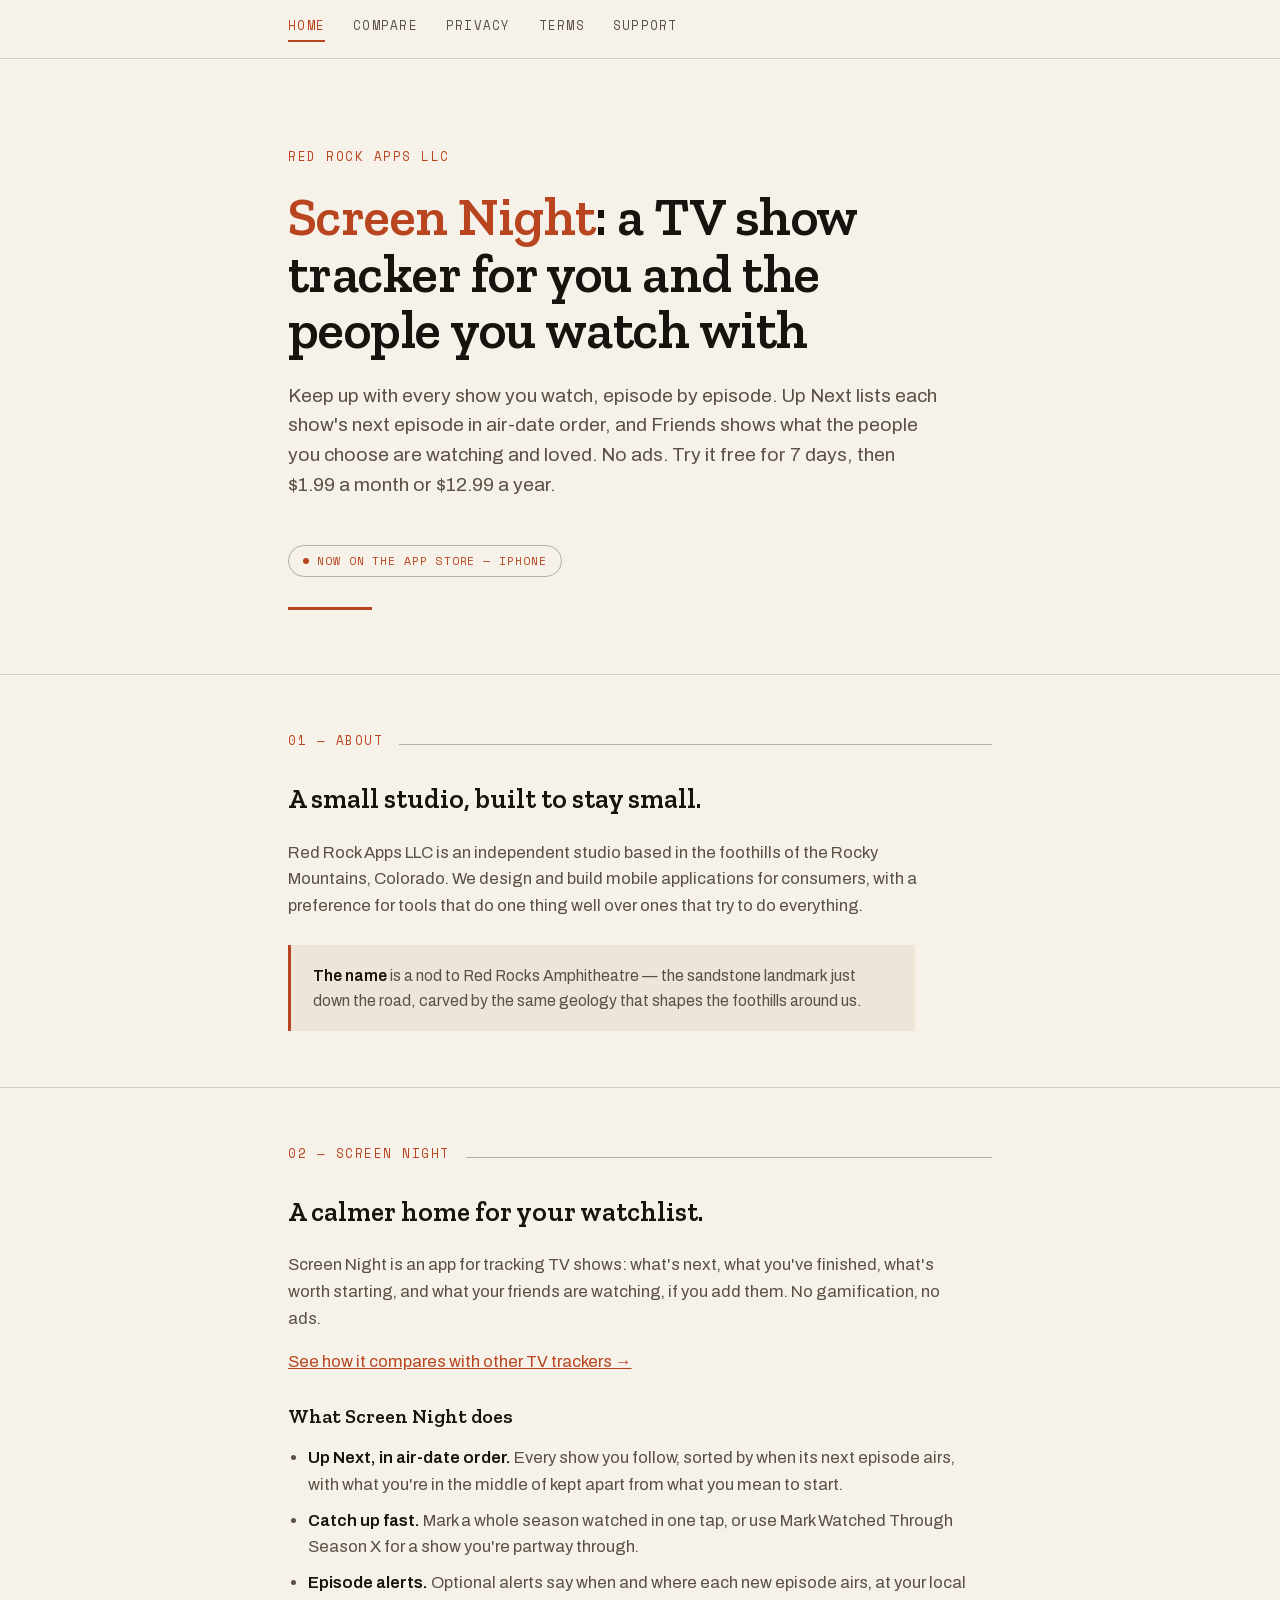
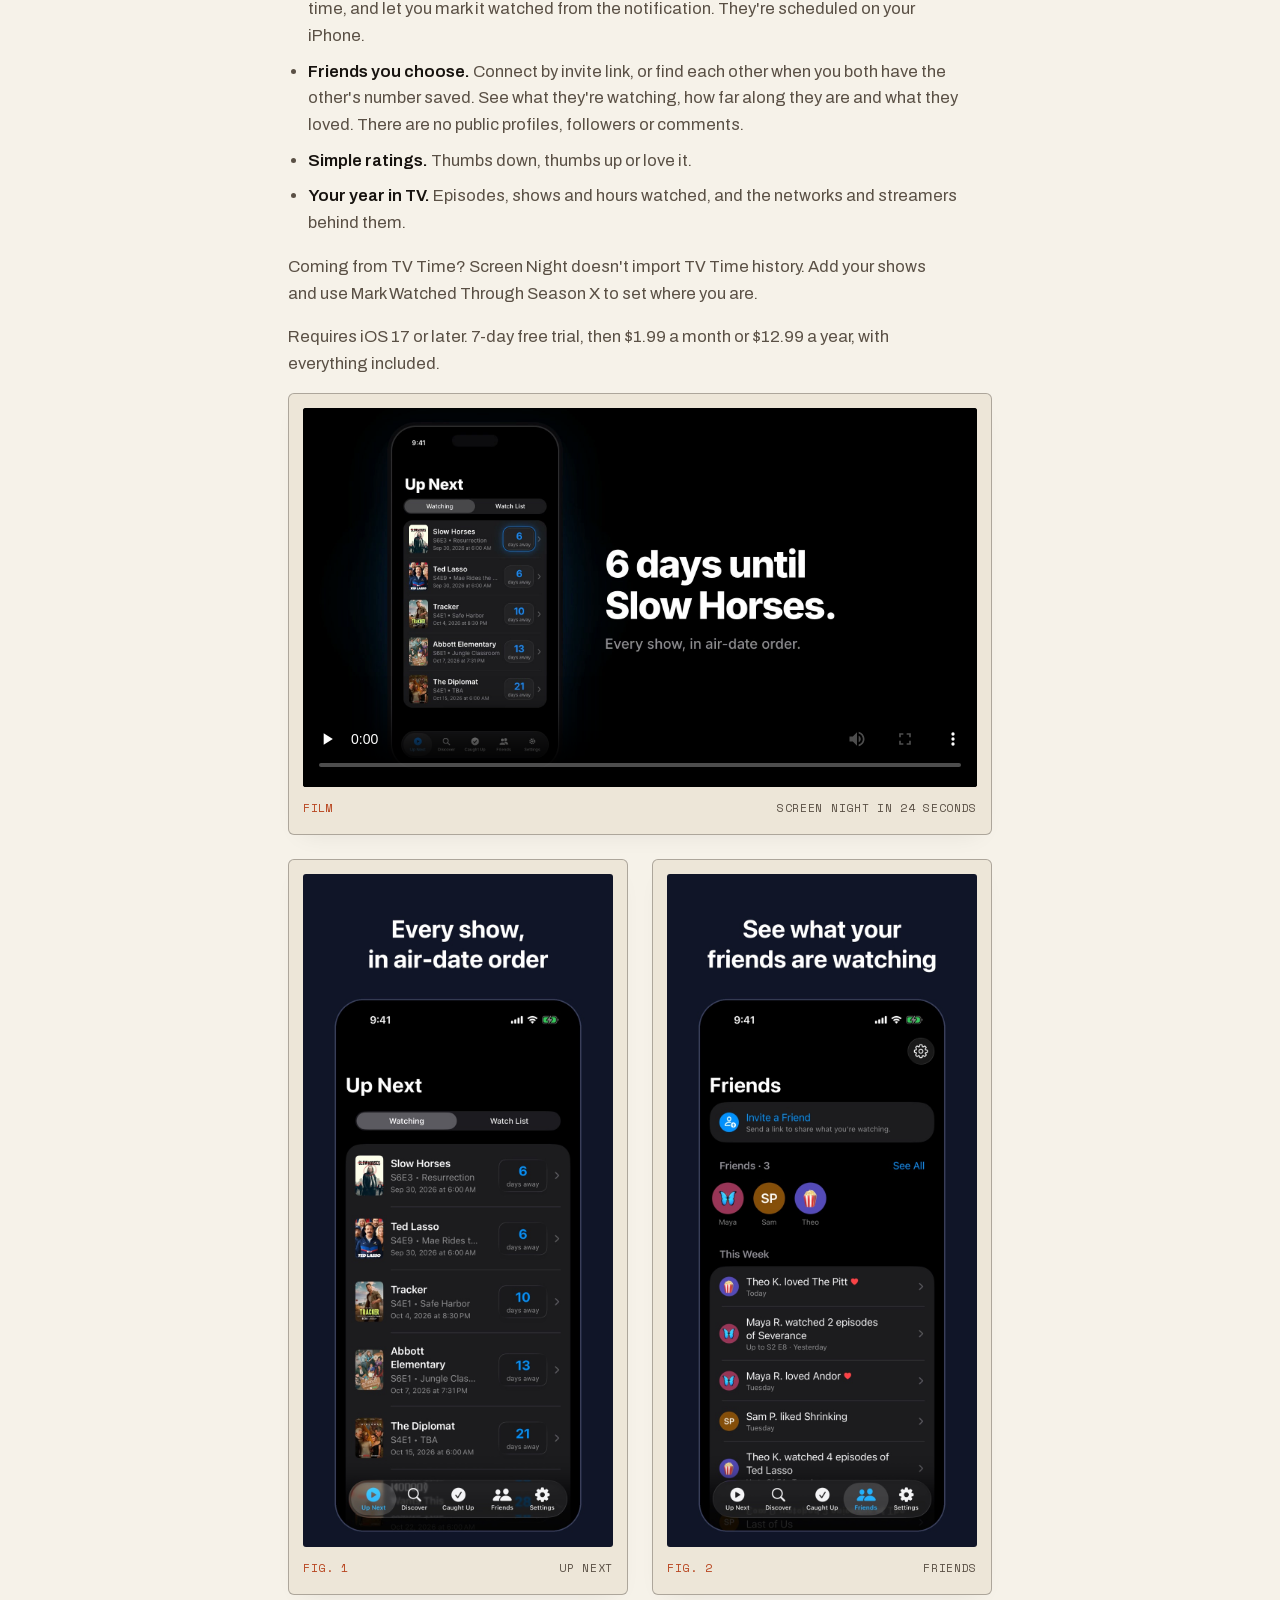
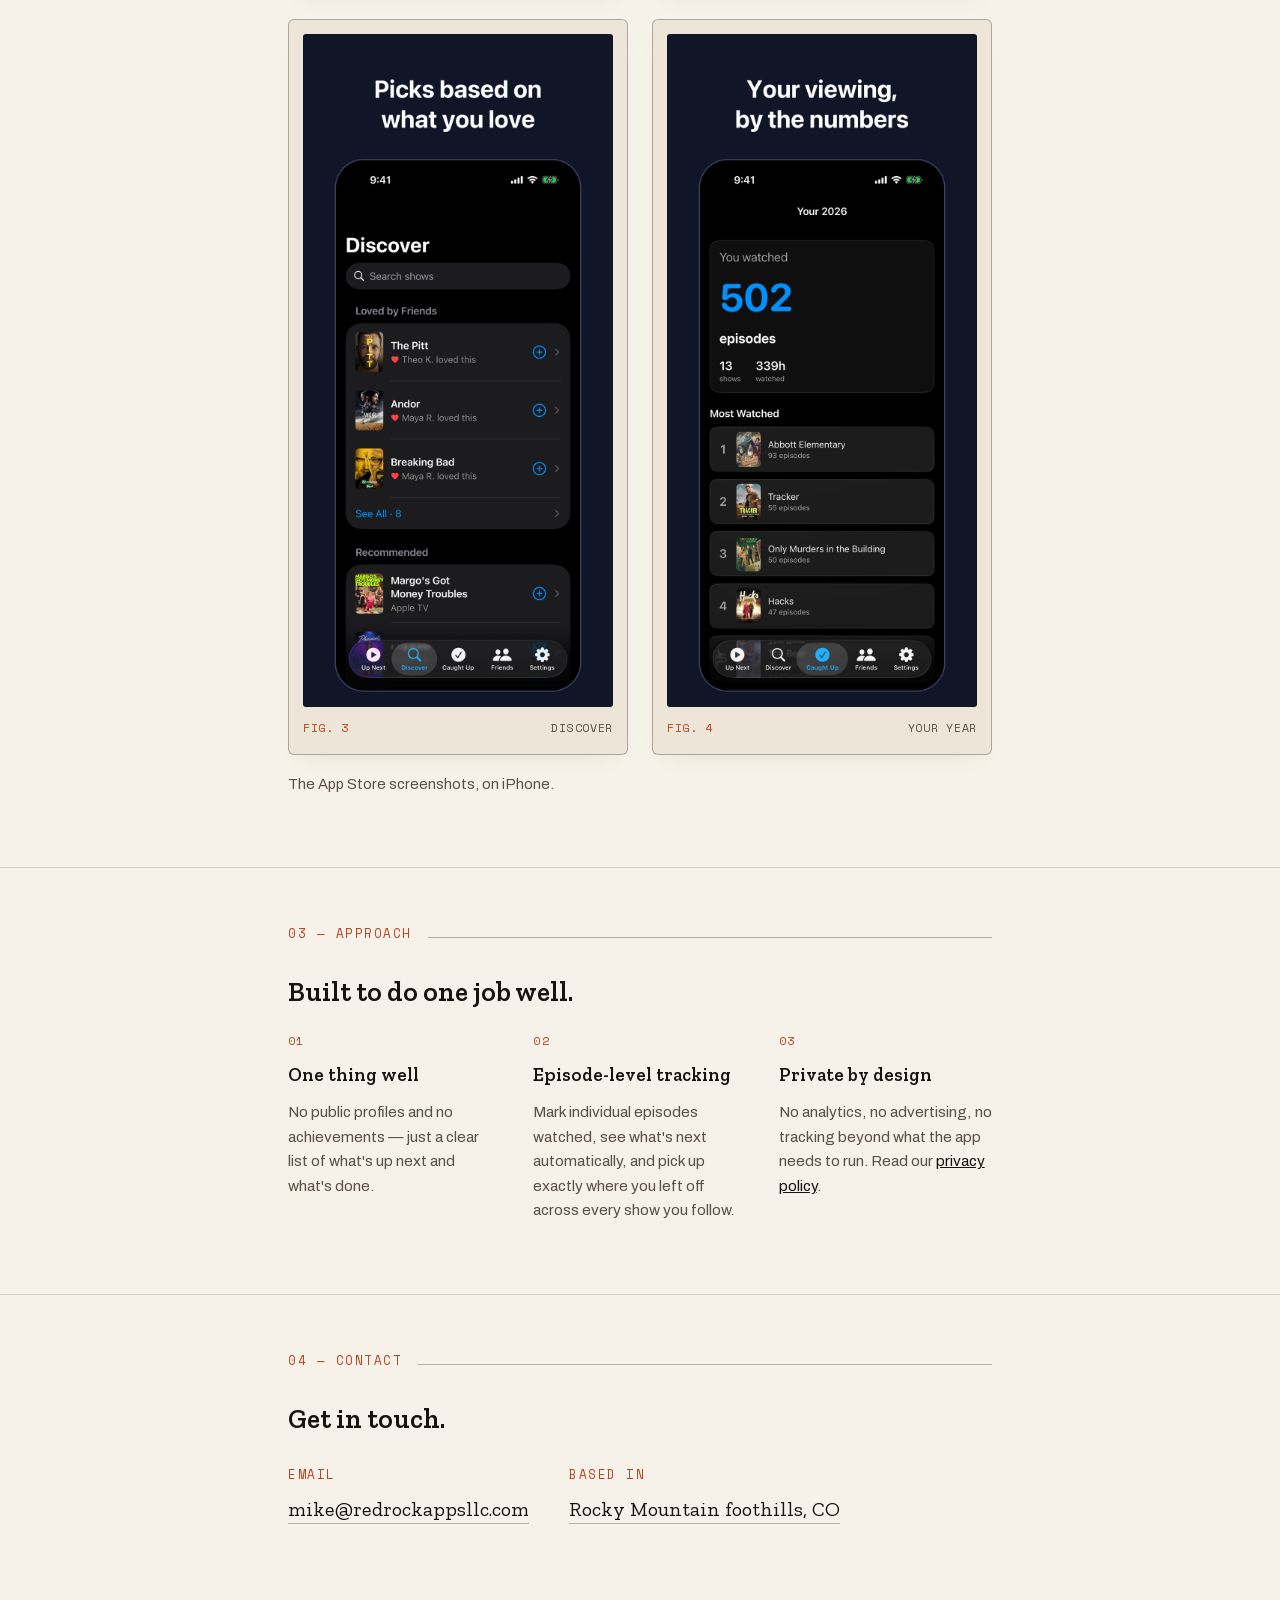
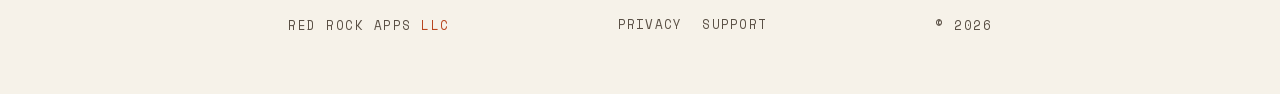
==== index.html @ 9f22a3fe "SEO week one: Screen Night-led home page, sitemap, robots, 404, canonicals, structured data, self-ho" ====
<!doctype html>
<html lang="en">
<head>
<meta charset="utf-8">
<meta name="viewport" content="width=device-width, initial-scale=1">
<title>Screen Night: TV show tracker for iPhone | Red Rock Apps</title>
<meta name="description" content="Screen Night is a TV show tracker for iPhone. Up Next lists every show's next episode in air-date order, you mark episodes watched as you go, and friends you choose can see what you're watching. No ads. 7-day free trial, then $1.99 a month or $12.99 a year.">
<link rel="canonical" href="https://redrockappsllc.com/">
<meta name="apple-itunes-app" content="app-id=6811716971, affiliate-data=pt=129355858&amp;ct=web-home-banner&amp;mt=8">
<meta property="og:type" content="website">
<meta property="og:site_name" content="Red Rock Apps">
<meta property="og:url" content="https://redrockappsllc.com/">
<meta property="og:title" content="Screen Night: TV show tracker for iPhone">
<meta property="og:description" content="Every show's next episode in air-date order, episode-by-episode tracking, and what your friends are watching. No ads.">
<meta property="og:image" content="https://redrockappsllc.com/media/screen-night-launch.jpg">
<meta property="og:image:width" content="1920">
<meta property="og:image:height" content="1080">
<meta property="og:image:alt" content="Screen Night's Up Next screen on an iPhone.">
<meta name="twitter:card" content="summary_large_image">
<link rel="icon" type="image/png" sizes="32x32" href="/favicon-32.png">
<link rel="icon" type="image/png" sizes="16x16" href="/favicon-16.png">
<link rel="apple-touch-icon" href="/apple-touch-icon.png">
<link rel="stylesheet" href="/fonts/fonts.css">
<style>
  :root {
    --rock-950: #17130f;
    --rock-800: #2b241d;
    --rock-600: #5a5045;
    --sand-100: #ede6d8;
    --sand-50: #f6f2e9;
    --sienna: #b8451f;
    --sienna-dim: #9a3a19;
    --dusk: #47606c;

    --bg: var(--sand-50);
    --bg-raised: var(--sand-100);
    --ink: var(--rock-950);
    --ink-soft: var(--rock-600);
    --accent: var(--sienna);
    --accent-strong: var(--sienna-dim);
    --secondary: var(--dusk);
    --rule: color-mix(in srgb, var(--rock-950) 16%, transparent);
    --rule-strong: color-mix(in srgb, var(--rock-950) 30%, transparent);
    --frame-bg: var(--sand-100);
    --shadow: color-mix(in srgb, var(--rock-950) 10%, transparent);
  }

  @media (prefers-color-scheme: dark) {
    :root:not([data-theme="light"]) {
      --bg: var(--rock-950);
      --bg-raised: var(--rock-800);
      --ink: var(--sand-50);
      --ink-soft: color-mix(in srgb, var(--sand-50) 62%, var(--rock-950));
      --accent: #d8672f;
      --accent-strong: #e2814f;
      --secondary: #8fb2c2;
      --rule: color-mix(in srgb, var(--sand-50) 18%, transparent);
      --rule-strong: color-mix(in srgb, var(--sand-50) 32%, transparent);
      --frame-bg: var(--rock-800);
      --shadow: color-mix(in srgb, black 40%, transparent);
    }
  }

  :root[data-theme="dark"] {
    --bg: var(--rock-950);
    --bg-raised: var(--rock-800);
    --ink: var(--sand-50);
    --ink-soft: color-mix(in srgb, var(--sand-50) 62%, var(--rock-950));
    --accent: #d8672f;
    --accent-strong: #e2814f;
    --secondary: #8fb2c2;
    --rule: color-mix(in srgb, var(--sand-50) 18%, transparent);
    --rule-strong: color-mix(in srgb, var(--sand-50) 32%, transparent);
    --frame-bg: var(--rock-800);
    --shadow: color-mix(in srgb, black 40%, transparent);
  }

  * { box-sizing: border-box; }

  body {
    margin: 0;
    background: var(--bg);
    color: var(--ink);
    font-family: "Archivo", "Helvetica Neue", Arial, sans-serif;
    font-size: 17px;
    line-height: 1.6;
    -webkit-font-smoothing: antialiased;
  }

  @media (prefers-reduced-motion: no-preference) {
    .reveal {
      animation: rise 0.7s cubic-bezier(0.16, 1, 0.3, 1) both;
    }
    .reveal-delay-1 { animation-delay: 0.08s; }
    .reveal-delay-2 { animation-delay: 0.16s; }
    @keyframes rise {
      from { opacity: 0; transform: translateY(10px); }
      to { opacity: 1; transform: translateY(0); }
    }
  }

  .wrap {
    max-width: 760px;
    margin: 0 auto;
    padding: 0 28px;
  }

  .stamp {
    font-family: "Space Mono", monospace;
    font-size: 12.5px;
    letter-spacing: 0.12em;
    text-transform: uppercase;
    color: var(--accent);
  }

  h1, h2, h3 {
    font-family: "Zilla Slab", Georgia, serif;
    font-weight: 600;
    text-wrap: balance;
    margin: 0;
  }

  /* ---------- Hero ---------- */
  header.hero {
    padding: 88px 0 64px;
    border-bottom: 1px solid var(--rule);
  }
  header.hero .stamp { display: block; margin-bottom: 22px; }
  header.hero h1 {
    font-size: clamp(2.3rem, 5.2vw, 3.4rem);
    line-height: 1.04;
    letter-spacing: -0.01em;
  }
  header.hero h1 .rock { color: var(--accent); }
  header.hero .lede {
    margin-top: 22px;
    max-width: 34em;
    font-size: 1.2rem;
    line-height: 1.55;
    color: var(--ink-soft);
  }
  .underline {
    margin-top: 30px;
    height: 3px;
    width: 84px;
    background: var(--accent);
  }

  /* ---------- Sections ---------- */
  section {
    padding: 56px 0;
    border-bottom: 1px solid var(--rule);
  }
  section:last-of-type { border-bottom: none; }

  .section-head {
    display: flex;
    align-items: baseline;
    gap: 16px;
    margin-bottom: 26px;
  }
  .section-head .stamp { white-space: nowrap; }
  .section-head .rule-fill {
    flex: 1;
    height: 1px;
    background: var(--rule-strong);
  }

  section h2 {
    font-size: 1.7rem;
    margin-bottom: 18px;
  }

  section p {
    max-width: 40em;
    color: var(--ink-soft);
    font-size: 1.04rem;
  }
  section p + p { margin-top: 14px; }

  .about-name {
    margin-top: 26px;
    padding: 18px 22px;
    background: var(--bg-raised);
    border-left: 3px solid var(--accent);
    font-size: 0.98rem;
    color: var(--ink-soft);
    max-width: 40em;
  }
  .about-name strong { color: var(--ink); font-weight: 600; }

  /* ---------- Screenshots ---------- */
  .frames {
    display: grid;
    grid-template-columns: 1fr 1fr;
    gap: 24px;
    margin-top: 8px;
  }
  figure.frame {
    margin: 0;
    background: var(--frame-bg);
    border: 1px solid var(--rule-strong);
    border-radius: 6px;
    padding: 14px 14px 16px;
    box-shadow: 0 10px 24px -14px var(--shadow);
  }
  figure.frame img {
    display: block;
    width: 100%;
    height: auto;
    border-radius: 3px;
  }
  figure.frame figcaption {
    margin-top: 12px;
    display: flex;
    align-items: center;
    justify-content: space-between;
    font-family: "Space Mono", monospace;
    font-size: 11.5px;
    letter-spacing: 0.06em;
    text-transform: uppercase;
    color: var(--ink-soft);
  }
  figure.frame figcaption .idx { color: var(--accent); }
  figure.frame-video { margin: 8px 0 24px; }
  figure.frame video {
    display: block;
    width: 100%;
    height: auto;
    aspect-ratio: 16 / 9;
    border-radius: 3px;
    background: #000;
  }

  .frames-note {
    margin-top: 18px;
    font-size: 0.92rem;
    color: var(--ink-soft);
  }

  @media (max-width: 620px) {
    .frames {
      display: flex;
      gap: 16px;
      overflow-x: auto;
      scroll-snap-type: x mandatory;
      -webkit-overflow-scrolling: touch;
      margin: 8px -28px 0;
      padding: 0 28px 14px;
      scroll-padding-left: 28px;
    }
    .frames figure.frame {
      flex: 0 0 72%;
      scroll-snap-align: start;
    }
  }

  /* ---------- Contact ---------- */
  .contact-row {
    display: flex;
    flex-wrap: wrap;
    gap: 40px;
    margin-top: 24px;
  }
  .contact-item .stamp { display: block; margin-bottom: 8px; }
  .contact-item a, .contact-item span.value {
    font-family: "Zilla Slab", Georgia, serif;
    font-size: 1.25rem;
    color: var(--ink);
    text-decoration: none;
    border-bottom: 1px solid var(--rule-strong);
    padding-bottom: 2px;
  }
  .contact-item a:hover { border-bottom-color: var(--accent); color: var(--accent); }
  .contact-item a:focus-visible {
    outline: 2px solid var(--accent);
    outline-offset: 4px;
  }

  /* ---------- Footer ---------- */
  footer {
    padding: 34px 0 56px;
  }
  footer .wrap {
    display: flex;
    flex-wrap: wrap;
    align-items: center;
    justify-content: space-between;
    gap: 12px;
  }
  footer .stamp { color: var(--ink-soft); }
  footer .stamp .accent { color: var(--accent); }
  .footer-links { display: flex; gap: 20px; }
  .footer-links a {
    font-family: "Space Mono", monospace;
    font-size: 12.5px;
    letter-spacing: 0.1em;
    text-transform: uppercase;
    color: var(--ink-soft);
    text-decoration: none;
    border-bottom: 1px solid transparent;
    padding-bottom: 2px;
  }
  .footer-links a:hover { color: var(--accent); border-bottom-color: var(--accent); }

  /* ---------- Badge ---------- */
  .badge {
    display: inline-flex;
    align-items: center;
    gap: 8px;
    margin: 4px 0 20px;
    padding: 6px 14px;
    border: 1px solid var(--rule-strong);
    border-radius: 999px;
    font-family: "Space Mono", monospace;
    font-size: 11.5px;
    letter-spacing: 0.08em;
    text-transform: uppercase;
    color: var(--accent);
  }
  .badge::before {
    content: "";
    width: 6px;
    height: 6px;
    border-radius: 50%;
    background: var(--accent);
  }
  a { color: var(--accent); }
  a:hover { color: var(--accent-strong); }
  a:focus-visible { outline: 2px solid var(--accent); outline-offset: 3px; }
  a.badge { text-decoration: none; transition: border-color 0.15s ease, background 0.15s ease; }
  a.badge:hover { border-color: var(--accent); background: color-mix(in srgb, var(--accent) 10%, transparent); }

  /* ---------- Feature grid ---------- */
  .feature-grid {
    display: grid;
    grid-template-columns: repeat(3, 1fr);
    gap: 32px;
    margin-top: 8px;
  }
  .feature-idx {
    display: block;
    font-family: "Space Mono", monospace;
    font-size: 12px;
    letter-spacing: 0.1em;
    color: var(--accent);
  }
  .feature h3 {
    margin-top: 10px;
    font-size: 1.15rem;
  }
  .feature p {
    margin-top: 10px;
    font-size: 0.96rem;
    color: var(--ink-soft);
    max-width: none;
  }
  .feature a { color: var(--ink); }
  .feature a:hover { color: var(--accent); }
  @media (max-width: 760px) {
    .feature-grid { grid-template-columns: 1fr; gap: 28px; }
  }

  /* ---------- Site nav ---------- */
  nav.sitenav { border-bottom: 1px solid var(--rule); }
  nav.sitenav .wrap { display: flex; gap: 28px; padding: 16px 28px; }
  nav.sitenav a {
    font-family: "Space Mono", monospace;
    font-size: 12.5px;
    letter-spacing: 0.1em;
    text-transform: uppercase;
    color: var(--ink-soft);
    text-decoration: none;
    padding-bottom: 4px;
    border-bottom: 2px solid transparent;
  }
  nav.sitenav a:hover { color: var(--ink); }
  nav.sitenav a.active { color: var(--accent); border-bottom-color: var(--accent); }
  @media (max-width: 420px) { nav.sitenav .wrap { gap: 16px; padding: 16px 20px; flex-wrap: wrap; } }
  header.hero .badge { margin: 26px 0 0; }
  ul.feature-list { max-width: 40em; padding-left: 20px; margin: 12px 0 18px; }
  ul.feature-list li { color: var(--ink-soft); font-size: 1.04rem; }
  ul.feature-list li + li { margin-top: 9px; }
  ul.feature-list li strong { color: var(--ink); font-weight: 600; }
  section h3.list-head { margin-top: 26px; }
</style>
<script type="application/ld+json">
{
  "@context": "https://schema.org",
  "@graph": [
    {
      "@type": "Organization",
      "@id": "https://redrockappsllc.com/#organization",
      "name": "Red Rock Apps",
      "legalName": "Red Rock Apps LLC",
      "url": "https://redrockappsllc.com/",
      "logo": "https://redrockappsllc.com/apple-touch-icon.png",
      "email": "mike@redrockappsllc.com",
      "description": "An independent software studio in Colorado that makes Screen Night, a TV show tracker for iPhone.",
      "address": { "@type": "PostalAddress", "addressRegion": "CO", "addressCountry": "US" },
      "sameAs": [ "https://apps.apple.com/us/developer/red-rock-apps-llc/id6811716973" ]
    },
    {
      "@type": "WebSite",
      "@id": "https://redrockappsllc.com/#website",
      "name": "Red Rock Apps",
      "alternateName": "Red Rock Apps LLC",
      "url": "https://redrockappsllc.com/",
      "publisher": { "@id": "https://redrockappsllc.com/#organization" }
    },
    {
      "@type": "MobileApplication",
      "@id": "https://redrockappsllc.com/#screen-night",
      "name": "Screen Night",
      "alternateName": "Screen Night: TV Show Tracker",
      "description": "Track TV shows episode by episode on iPhone. Up Next lists every show's next episode in air-date order, Friends shows what the people you connect with are watching and loved, and a yearly recap counts your episodes and hours. No ads. 7-day free trial, then $1.99 a month or $12.99 a year.",
      "operatingSystem": "iOS 17.0 or later",
      "availableOnDevice": "iPhone",
      "applicationCategory": "EntertainmentApplication",
      "contentRating": "13+",
      "url": "https://redrockappsllc.com/",
      "downloadUrl": "https://apps.apple.com/us/app/screen-night-tv-show-tracker/id6811716971",
      "sameAs": [ "https://apps.apple.com/us/app/screen-night-tv-show-tracker/id6811716971" ],
      "image": "https://redrockappsllc.com/media/screen-night-launch.jpg",
      "screenshot": [
        "https://redrockappsllc.com/media/screen-night-up-next.jpg",
        "https://redrockappsllc.com/media/screen-night-friends.jpg",
        "https://redrockappsllc.com/media/screen-night-discover.jpg",
        "https://redrockappsllc.com/media/screen-night-your-viewing.jpg"
      ],
      "publisher": { "@id": "https://redrockappsllc.com/#organization" },
      "author": { "@id": "https://redrockappsllc.com/#organization" },
      "offers": [
        {
          "@type": "Offer",
          "name": "Screen Night monthly subscription",
          "description": "7-day free trial, then $1.99 a month. Renews automatically until cancelled.",
          "price": "1.99",
          "priceCurrency": "USD",
          "url": "https://apps.apple.com/us/app/screen-night-tv-show-tracker/id6811716971",
          "priceSpecification": {
            "@type": "UnitPriceSpecification",
            "price": "1.99",
            "priceCurrency": "USD",
            "referenceQuantity": { "@type": "QuantitativeValue", "value": 1, "unitCode": "MON" }
          }
        },
        {
          "@type": "Offer",
          "name": "Screen Night yearly subscription",
          "description": "7-day free trial, then $12.99 a year. Renews automatically until cancelled.",
          "price": "12.99",
          "priceCurrency": "USD",
          "url": "https://apps.apple.com/us/app/screen-night-tv-show-tracker/id6811716971",
          "priceSpecification": {
            "@type": "UnitPriceSpecification",
            "price": "12.99",
            "priceCurrency": "USD",
            "referenceQuantity": { "@type": "QuantitativeValue", "value": 1, "unitCode": "ANN" }
          }
        }
      ]
    }
  ]
}
</script>
</head>
<body>

<nav class="sitenav">
  <div class="wrap">
    <a href="/" class="active">Home</a>
    <a href="/compare/">Compare</a>
    <a href="/privacy/">Privacy</a>
    <a href="/terms/">Terms</a>
    <a href="/support/">Support</a>
  </div>
</nav>

<header class="hero">
  <div class="wrap">
    <span class="stamp reveal">Red Rock Apps LLC</span>
    <h1 class="reveal reveal-delay-1"><span class="rock">Screen Night</span>: a TV show tracker for you and the people you watch with</h1>
    <p class="lede reveal reveal-delay-2">Keep up with every show you watch, episode by episode. Up Next lists each show's next episode in air-date order, and Friends shows what the people you choose are watching and loved. No ads. Try it free for 7 days, then $1.99 a month or $12.99 a year.</p>
    <a class="badge reveal reveal-delay-2" href="https://apps.apple.com/app/apple-store/id6811716971?pt=129355858&amp;ct=web-home&amp;mt=8">Now on the App Store &mdash; iPhone</a>
    <div class="underline reveal reveal-delay-2"></div>
  </div>
</header>

<section>
  <div class="wrap">
    <div class="section-head">
      <span class="stamp">01 &mdash; About</span>
      <div class="rule-fill"></div>
    </div>
    <h2>A small studio, built to stay small.</h2>
    <p>Red Rock Apps LLC is an independent studio based in the foothills of the Rocky Mountains, Colorado. We design and build mobile applications for consumers, with a preference for tools that do one thing well over ones that try to do everything.</p>
    <div class="about-name">
      <strong>The name</strong> is a nod to Red Rocks Amphitheatre &mdash; the sandstone landmark just down the road, carved by the same geology that shapes the foothills around us.
    </div>
  </div>
</section>

<section>
  <div class="wrap">
    <div class="section-head">
      <span class="stamp">02 &mdash; Screen Night</span>
      <div class="rule-fill"></div>
    </div>
    <h2>A calmer home for your watchlist.</h2>
    <p>Screen Night is an app for tracking TV shows: what's next, what you've finished, what's worth starting, and what your friends are watching, if you add them. No gamification, no ads.</p>
    <p><a href="/compare/">See how it compares with other TV trackers &rarr;</a></p>
    <h3 class="list-head">What Screen Night does</h3>
    <ul class="feature-list">
      <li><strong>Up Next, in air-date order.</strong> Every show you follow, sorted by when its next episode airs, with what you're in the middle of kept apart from what you mean to start.</li>
      <li><strong>Catch up fast.</strong> Mark a whole season watched in one tap, or use Mark Watched Through Season X for a show you're partway through.</li>
      <li><strong>Episode alerts.</strong> Optional alerts say when and where each new episode airs, at your local time, and let you mark it watched from the notification. They're scheduled on your iPhone.</li>
      <li><strong>Friends you choose.</strong> Connect by invite link, or find each other when you both have the other's number saved. See what they're watching, how far along they are and what they loved. There are no public profiles, followers or comments.</li>
      <li><strong>Simple ratings.</strong> Thumbs down, thumbs up or love it.</li>
      <li><strong>Your year in TV.</strong> Episodes, shows and hours watched, and the networks and streamers behind them.</li>
    </ul>
    <p>Coming from TV Time? Screen Night doesn't import TV Time history. Add your shows and use Mark Watched Through Season X to set where you are.</p>
    <p>Requires iOS 17 or later. 7-day free trial, then $1.99 a month or $12.99 a year, with everything included.</p>
    <figure class="frame frame-video">
      <video controls playsinline preload="none" poster="media/screen-night-launch.jpg" width="1920" height="1080">
        <source src="media/screen-night-launch.mp4" type="video/mp4">
        <a href="media/screen-night-launch.mp4">Watch the Screen Night launch video</a>
      </video>
      <figcaption><span class="idx">Film</span><span>Screen Night in 24 seconds</span></figcaption>
    </figure>
    <div class="frames">
      <figure class="frame">
        <img src="media/screen-night-up-next.jpg" width="828" height="1799" loading="lazy" alt="Screen Night's Up Next screen, captioned &ldquo;Every show, in air-date order&rdquo;: each show with its next episode and how many days away it is." />
        <figcaption><span class="idx">Fig. 1</span><span>Up Next</span></figcaption>
      </figure>
      <figure class="frame">
        <img src="media/screen-night-friends.jpg" width="828" height="1799" loading="lazy" alt="Screen Night's Friends tab, captioned &ldquo;See what your friends are watching&rdquo;: your friends and what they watched and loved this week." />
        <figcaption><span class="idx">Fig. 2</span><span>Friends</span></figcaption>
      </figure>
      <figure class="frame">
        <img src="media/screen-night-discover.jpg" width="828" height="1799" loading="lazy" alt="Screen Night's Discover screen, captioned &ldquo;Picks based on what you love&rdquo;: shows your friends loved and recommendations." />
        <figcaption><span class="idx">Fig. 3</span><span>Discover</span></figcaption>
      </figure>
      <figure class="frame">
        <img src="media/screen-night-your-viewing.jpg" width="828" height="1799" loading="lazy" alt="Screen Night's yearly recap, captioned &ldquo;Your viewing, by the numbers&rdquo;: episodes, shows and hours watched this year, and the most-watched shows." />
        <figcaption><span class="idx">Fig. 4</span><span>Your Year</span></figcaption>
      </figure>
    </div>
    <p class="frames-note">The App Store screenshots, on iPhone.</p>
  </div>
</section>

<section>
  <div class="wrap">
    <div class="section-head">
      <span class="stamp">03 &mdash; Approach</span>
      <div class="rule-fill"></div>
    </div>
    <h2>Built to do one job well.</h2>
    <div class="feature-grid">
      <div class="feature">
        <span class="feature-idx">01</span>
        <h3>One thing well</h3>
        <p>No public profiles and no achievements &mdash; just a clear list of what's up next and what's done.</p>
      </div>
      <div class="feature">
        <span class="feature-idx">02</span>
        <h3>Episode-level tracking</h3>
        <p>Mark individual episodes watched, see what's next automatically, and pick up exactly where you left off across every show you follow.</p>
      </div>
      <div class="feature">
        <span class="feature-idx">03</span>
        <h3>Private by design</h3>
        <p>No analytics, no advertising, no tracking beyond what the app needs to run. Read our <a href="/privacy/">privacy policy</a>.</p>
      </div>
    </div>
  </div>
</section>

<section>
  <div class="wrap">
    <div class="section-head">
      <span class="stamp">04 &mdash; Contact</span>
      <div class="rule-fill"></div>
    </div>
    <h2>Get in touch.</h2>
    <div class="contact-row">
      <div class="contact-item">
        <span class="stamp">Email</span>
        <a href="mailto:mike@redrockappsllc.com">mike@redrockappsllc.com</a>
      </div>
      <div class="contact-item">
        <span class="stamp">Based in</span>
        <span class="value">Rocky Mountain foothills, CO</span>
      </div>
    </div>
  </div>
</section>

<footer>
  <div class="wrap">
    <span class="stamp">Red Rock Apps <span class="accent">LLC</span></span>
    <nav class="footer-links">
      <a href="/privacy/">Privacy</a>
      <a href="/support/">Support</a>
    </nav>
    <span class="stamp">&copy; 2026</span>
  </div>
</footer>
</body>
</html>
---- fonts/fonts.css ----
/* Zilla Slab, Archivo and Space Mono, latin subset, self-hosted (SIL Open Font License 1.1; see OFL-*.txt). */
@font-face { font-family: 'Zilla Slab'; font-style: normal; font-weight: 400; font-display: swap; src: url(/fonts/zilla-slab-400.woff2) format('woff2'); unicode-range: U+0000-00FF, U+0131, U+0152-0153, U+02BB-02BC, U+02C6, U+02DA, U+02DC, U+0304, U+0308, U+0329, U+2000-206F, U+20AC, U+2122, U+2191, U+2193, U+2212, U+2215, U+FEFF, U+FFFD; }
@font-face { font-family: 'Zilla Slab'; font-style: normal; font-weight: 500; font-display: swap; src: url(/fonts/zilla-slab-500.woff2) format('woff2'); unicode-range: U+0000-00FF, U+0131, U+0152-0153, U+02BB-02BC, U+02C6, U+02DA, U+02DC, U+0304, U+0308, U+0329, U+2000-206F, U+20AC, U+2122, U+2191, U+2193, U+2212, U+2215, U+FEFF, U+FFFD; }
@font-face { font-family: 'Zilla Slab'; font-style: normal; font-weight: 600; font-display: swap; src: url(/fonts/zilla-slab-600.woff2) format('woff2'); unicode-range: U+0000-00FF, U+0131, U+0152-0153, U+02BB-02BC, U+02C6, U+02DA, U+02DC, U+0304, U+0308, U+0329, U+2000-206F, U+20AC, U+2122, U+2191, U+2193, U+2212, U+2215, U+FEFF, U+FFFD; }
@font-face { font-family: 'Zilla Slab'; font-style: normal; font-weight: 700; font-display: swap; src: url(/fonts/zilla-slab-700.woff2) format('woff2'); unicode-range: U+0000-00FF, U+0131, U+0152-0153, U+02BB-02BC, U+02C6, U+02DA, U+02DC, U+0304, U+0308, U+0329, U+2000-206F, U+20AC, U+2122, U+2191, U+2193, U+2212, U+2215, U+FEFF, U+FFFD; }
@font-face { font-family: 'Archivo'; font-style: normal; font-weight: 400 700; font-display: swap; src: url(/fonts/archivo-400-700.woff2) format('woff2'); unicode-range: U+0000-00FF, U+0131, U+0152-0153, U+02BB-02BC, U+02C6, U+02DA, U+02DC, U+0304, U+0308, U+0329, U+2000-206F, U+20AC, U+2122, U+2191, U+2193, U+2212, U+2215, U+FEFF, U+FFFD; }
@font-face { font-family: 'Space Mono'; font-style: normal; font-weight: 400; font-display: swap; src: url(/fonts/space-mono-400.woff2) format('woff2'); unicode-range: U+0000-00FF, U+0131, U+0152-0153, U+02BB-02BC, U+02C6, U+02DA, U+02DC, U+0304, U+0308, U+0329, U+2000-206F, U+20AC, U+2122, U+2191, U+2193, U+2212, U+2215, U+FEFF, U+FFFD; }
@font-face { font-family: 'Space Mono'; font-style: normal; font-weight: 700; font-display: swap; src: url(/fonts/space-mono-700.woff2) format('woff2'); unicode-range: U+0000-00FF, U+0131, U+0152-0153, U+02BB-02BC, U+02C6, U+02DA, U+02DC, U+0304, U+0308, U+0329, U+2000-206F, U+20AC, U+2122, U+2191, U+2193, U+2212, U+2215, U+FEFF, U+FFFD; }
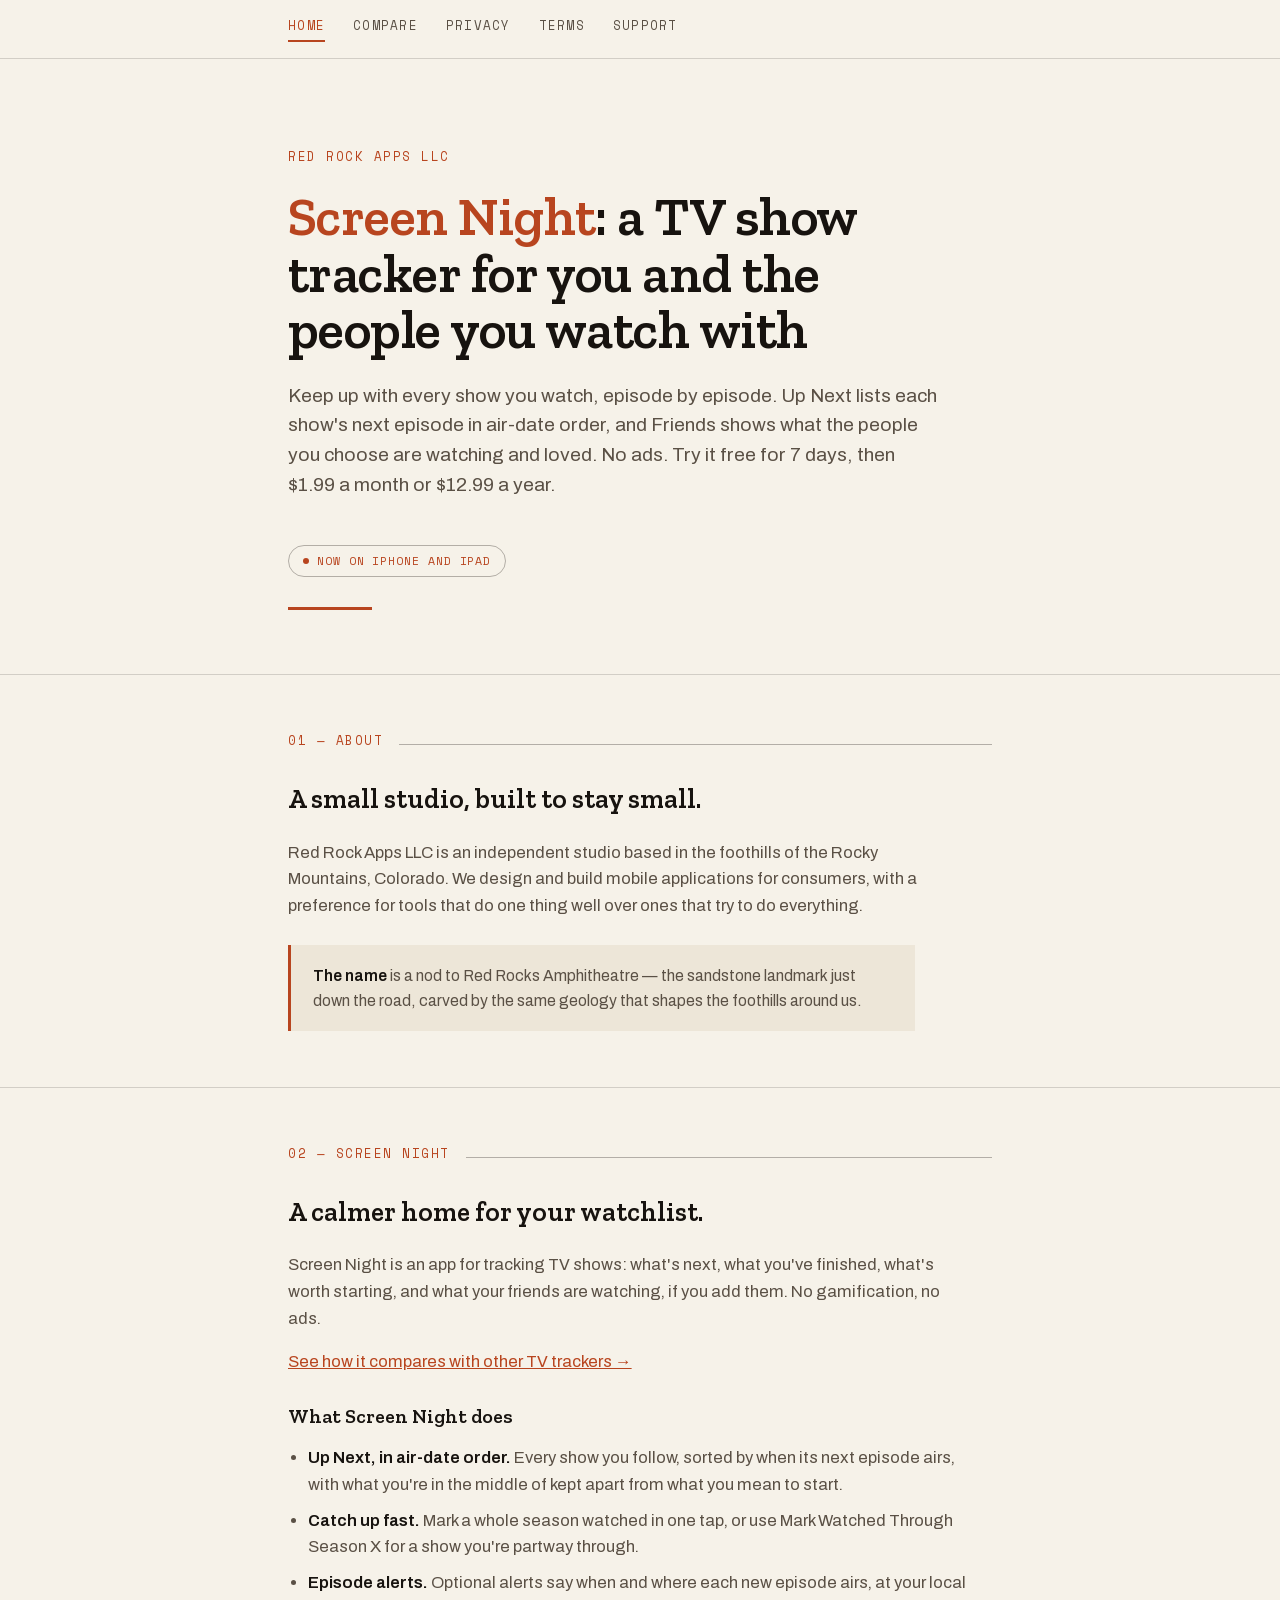
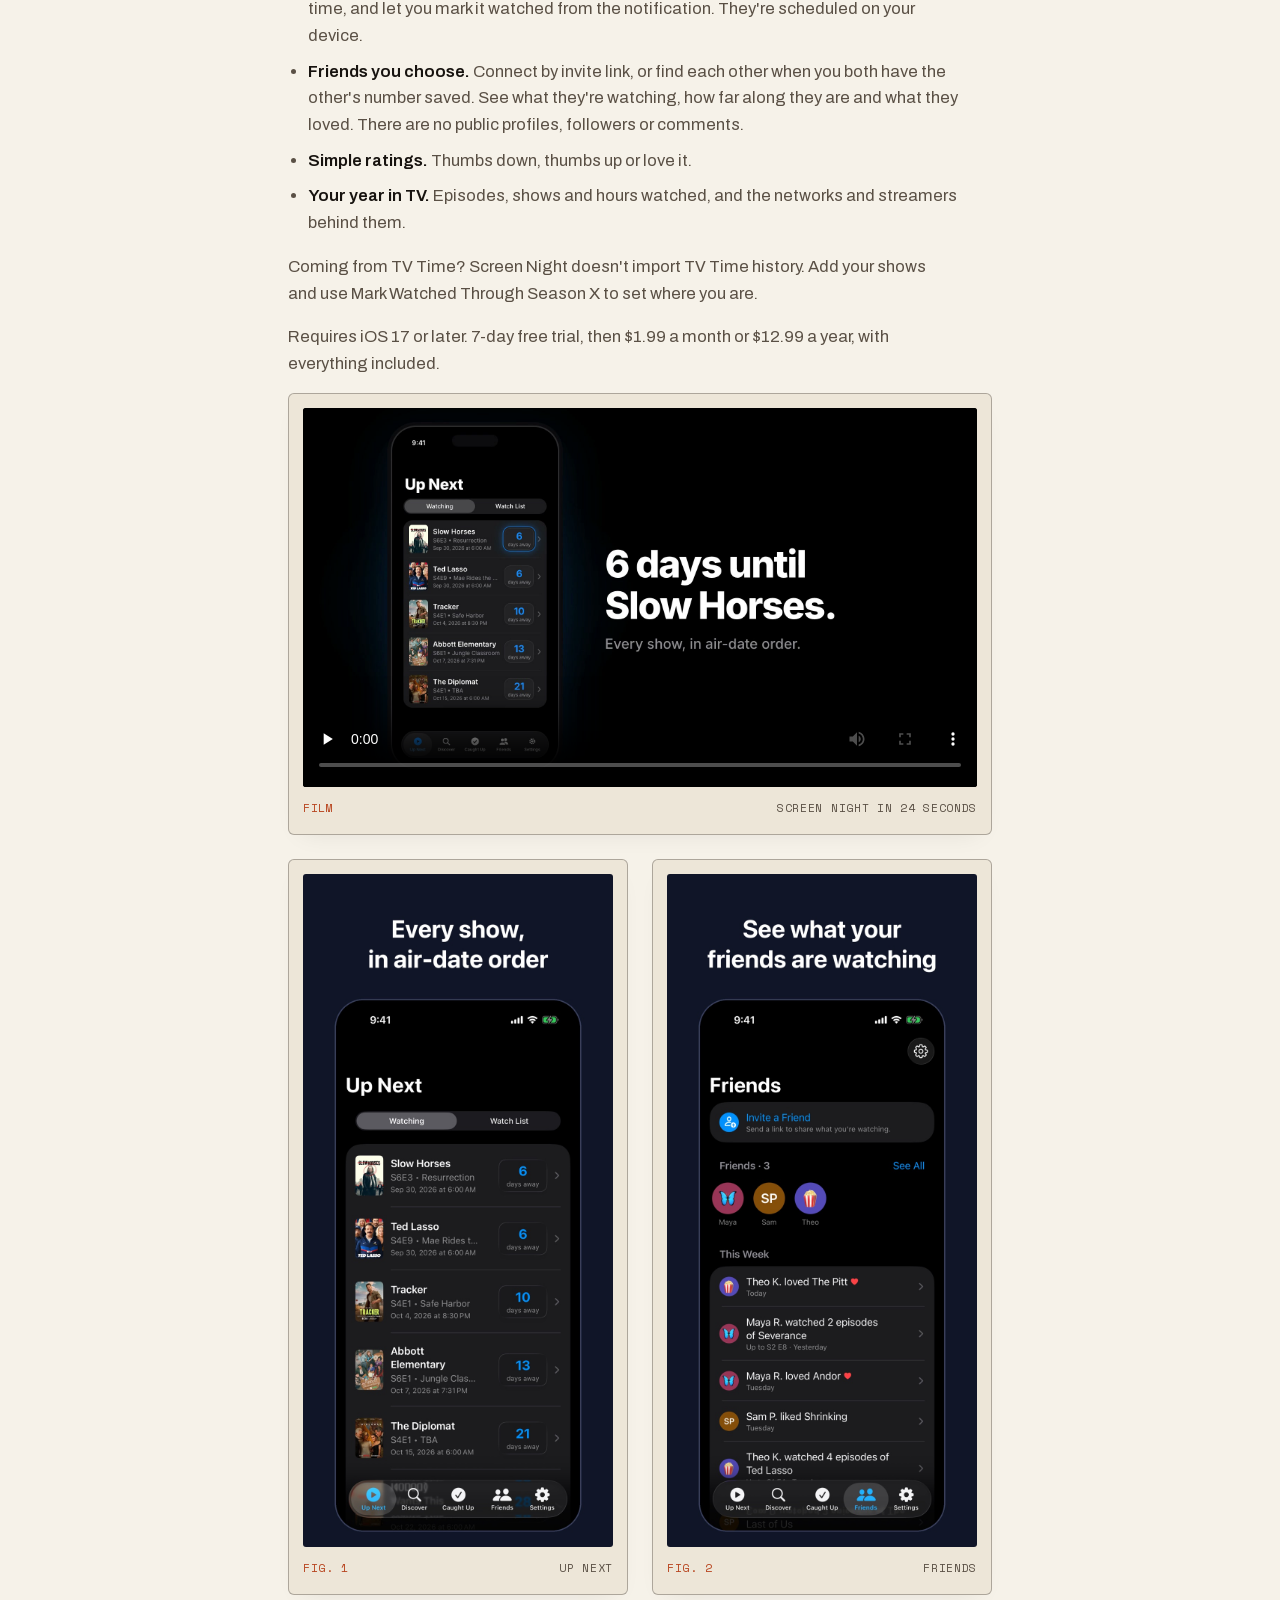
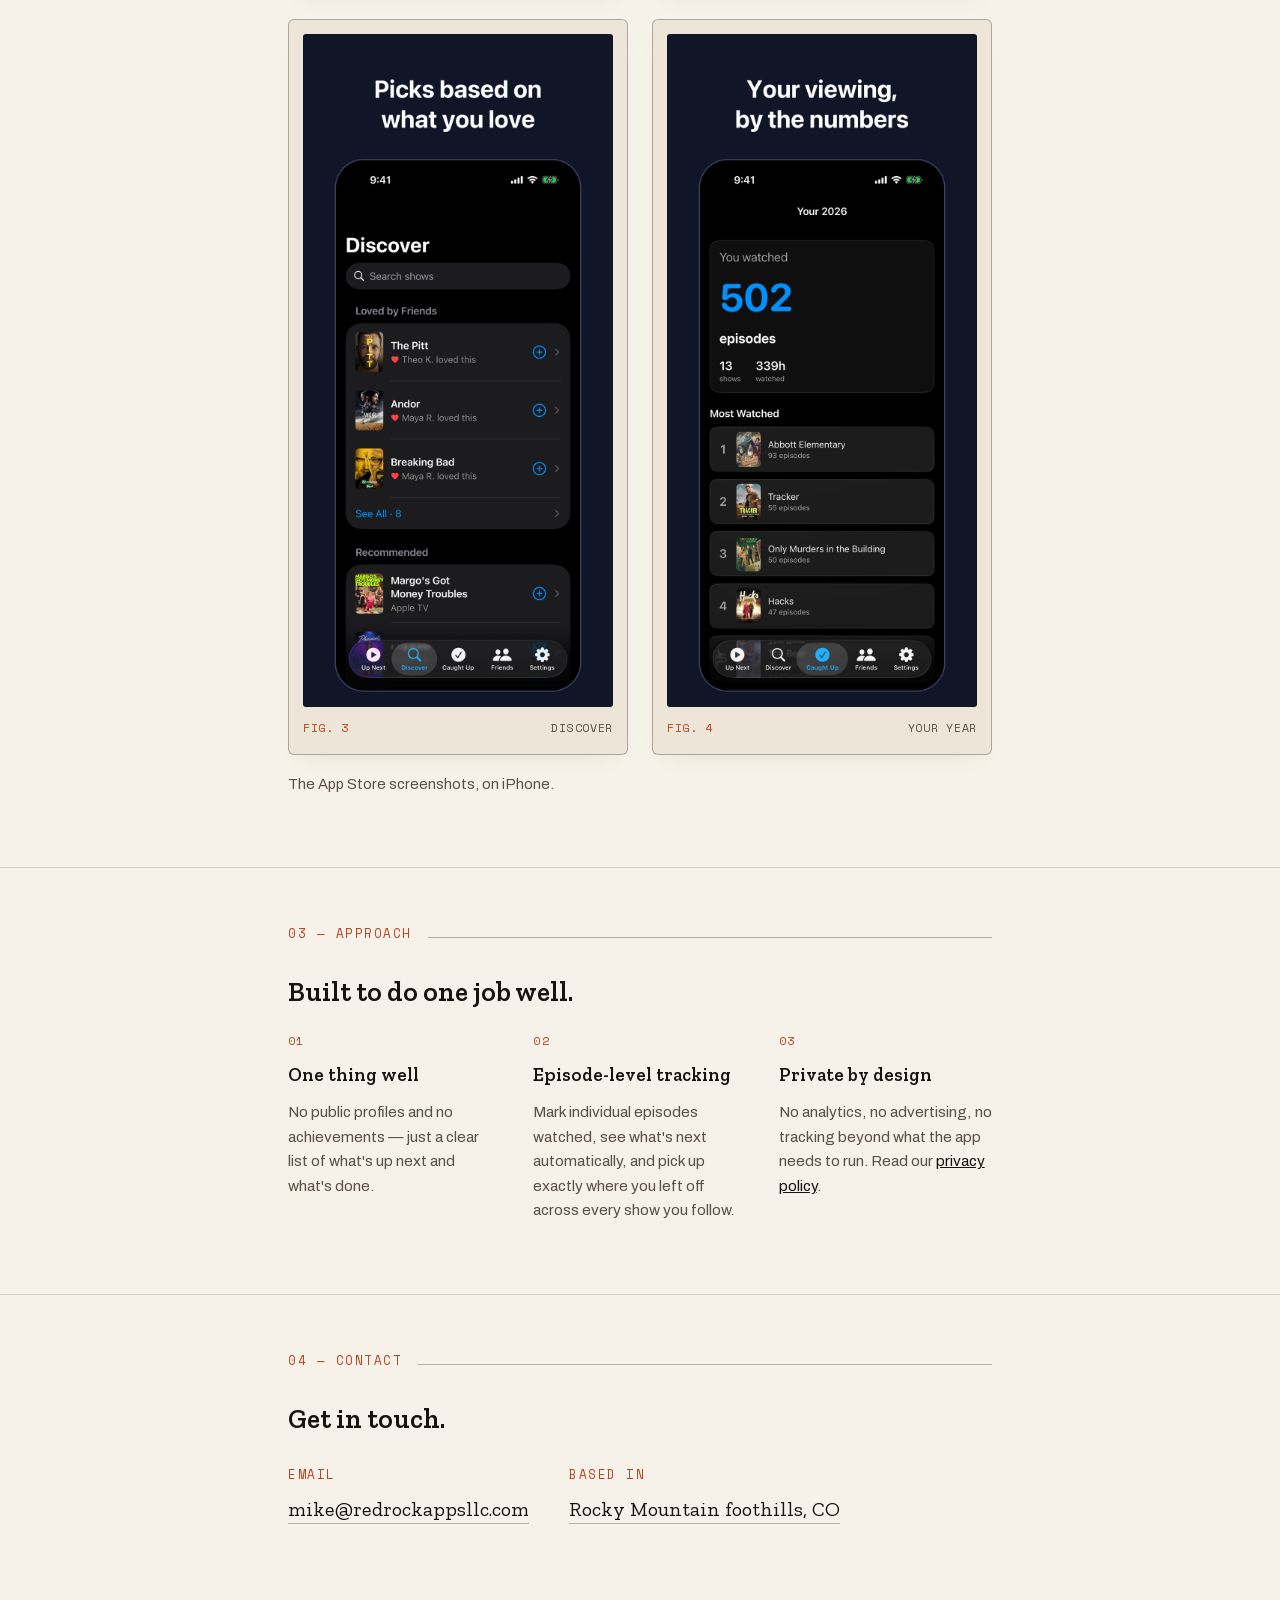
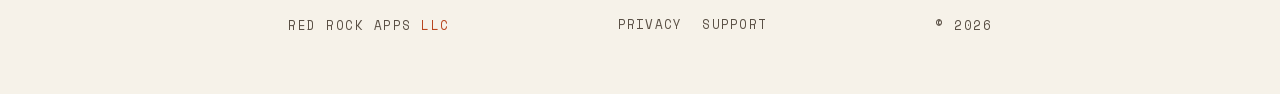
==== commit ea35ece2: "Screen Night 2.3: iPhone and iPad, and the privacy policy's new effective date Mike approved the iPa" ====
--- a/index.html
+++ b/index.html
@@ -3,14 +3,14 @@
 <head>
 <meta charset="utf-8">
 <meta name="viewport" content="width=device-width, initial-scale=1">
-<title>Screen Night: TV show tracker for iPhone | Red Rock Apps</title>
-<meta name="description" content="Screen Night is a TV show tracker for iPhone. Up Next lists every show's next episode in air-date order, you mark episodes watched as you go, and friends you choose can see what you're watching. No ads. 7-day free trial, then $1.99 a month or $12.99 a year.">
+<title>Screen Night: TV show tracker for iPhone and iPad | Red Rock Apps</title>
+<meta name="description" content="Screen Night is a TV show tracker for iPhone and iPad: Up Next, episode alerts and friends you choose. No ads. 7-day free trial, then $1.99 a month or $12.99 a year.">
 <link rel="canonical" href="https://redrockappsllc.com/">
 <meta name="apple-itunes-app" content="app-id=6811716971, affiliate-data=pt=129355858&amp;ct=web-home-banner&amp;mt=8">
 <meta property="og:type" content="website">
 <meta property="og:site_name" content="Red Rock Apps">
 <meta property="og:url" content="https://redrockappsllc.com/">
-<meta property="og:title" content="Screen Night: TV show tracker for iPhone">
+<meta property="og:title" content="Screen Night: TV show tracker for iPhone and iPad">
 <meta property="og:description" content="Every show's next episode in air-date order, episode-by-episode tracking, and what your friends are watching. No ads.">
 <meta property="og:image" content="https://redrockappsllc.com/media/screen-night-launch.jpg">
 <meta property="og:image:width" content="1920">
@@ -396,7 +396,7 @@
       "url": "https://redrockappsllc.com/",
       "logo": "https://redrockappsllc.com/apple-touch-icon.png",
       "email": "mike@redrockappsllc.com",
-      "description": "An independent software studio in Colorado that makes Screen Night, a TV show tracker for iPhone.",
+      "description": "An independent software studio in Colorado that makes Screen Night, a TV show tracker for iPhone and iPad.",
       "address": { "@type": "PostalAddress", "addressRegion": "CO", "addressCountry": "US" },
       "sameAs": [ "https://apps.apple.com/us/developer/red-rock-apps-llc/id6811716973" ]
     },
@@ -413,9 +413,9 @@
       "@id": "https://redrockappsllc.com/#screen-night",
       "name": "Screen Night",
       "alternateName": "Screen Night: TV Show Tracker",
-      "description": "Track TV shows episode by episode on iPhone. Up Next lists every show's next episode in air-date order, Friends shows what the people you connect with are watching and loved, and a yearly recap counts your episodes and hours. No ads. 7-day free trial, then $1.99 a month or $12.99 a year.",
+      "description": "Track TV shows episode by episode on iPhone and iPad. Up Next lists every show's next episode in air-date order, Friends shows what the people you connect with are watching and loved, and a yearly recap counts your episodes and hours. No ads. 7-day free trial, then $1.99 a month or $12.99 a year.",
       "operatingSystem": "iOS 17.0 or later",
-      "availableOnDevice": "iPhone",
+      "availableOnDevice": ["iPhone", "iPad"],
       "applicationCategory": "EntertainmentApplication",
       "contentRating": "13+",
       "url": "https://redrockappsllc.com/",
@@ -437,13 +437,7 @@
           "description": "7-day free trial, then $1.99 a month. Renews automatically until cancelled.",
           "price": "1.99",
           "priceCurrency": "USD",
-          "url": "https://apps.apple.com/us/app/screen-night-tv-show-tracker/id6811716971",
-          "priceSpecification": {
-            "@type": "UnitPriceSpecification",
-            "price": "1.99",
-            "priceCurrency": "USD",
-            "referenceQuantity": { "@type": "QuantitativeValue", "value": 1, "unitCode": "MON" }
-          }
+          "url": "https://apps.apple.com/us/app/screen-night-tv-show-tracker/id6811716971"
         },
         {
           "@type": "Offer",
@@ -451,13 +445,7 @@
           "description": "7-day free trial, then $12.99 a year. Renews automatically until cancelled.",
           "price": "12.99",
           "priceCurrency": "USD",
-          "url": "https://apps.apple.com/us/app/screen-night-tv-show-tracker/id6811716971",
-          "priceSpecification": {
-            "@type": "UnitPriceSpecification",
-            "price": "12.99",
-            "priceCurrency": "USD",
-            "referenceQuantity": { "@type": "QuantitativeValue", "value": 1, "unitCode": "ANN" }
-          }
+          "url": "https://apps.apple.com/us/app/screen-night-tv-show-tracker/id6811716971"
         }
       ]
     }
@@ -482,7 +470,7 @@
     <span class="stamp reveal">Red Rock Apps LLC</span>
     <h1 class="reveal reveal-delay-1"><span class="rock">Screen Night</span>: a TV show tracker for you and the people you watch with</h1>
     <p class="lede reveal reveal-delay-2">Keep up with every show you watch, episode by episode. Up Next lists each show's next episode in air-date order, and Friends shows what the people you choose are watching and loved. No ads. Try it free for 7 days, then $1.99 a month or $12.99 a year.</p>
-    <a class="badge reveal reveal-delay-2" href="https://apps.apple.com/app/apple-store/id6811716971?pt=129355858&amp;ct=web-home&amp;mt=8">Now on the App Store &mdash; iPhone</a>
+    <a class="badge reveal reveal-delay-2" href="https://apps.apple.com/app/apple-store/id6811716971?pt=129355858&amp;ct=web-home&amp;mt=8">Now on iPhone and iPad</a>
     <div class="underline reveal reveal-delay-2"></div>
   </div>
 </header>
@@ -514,7 +502,7 @@
     <ul class="feature-list">
       <li><strong>Up Next, in air-date order.</strong> Every show you follow, sorted by when its next episode airs, with what you're in the middle of kept apart from what you mean to start.</li>
       <li><strong>Catch up fast.</strong> Mark a whole season watched in one tap, or use Mark Watched Through Season X for a show you're partway through.</li>
-      <li><strong>Episode alerts.</strong> Optional alerts say when and where each new episode airs, at your local time, and let you mark it watched from the notification. They're scheduled on your iPhone.</li>
+      <li><strong>Episode alerts.</strong> Optional alerts say when and where each new episode airs, at your local time, and let you mark it watched from the notification. They're scheduled on your device.</li>
       <li><strong>Friends you choose.</strong> Connect by invite link, or find each other when you both have the other's number saved. See what they're watching, how far along they are and what they loved. There are no public profiles, followers or comments.</li>
       <li><strong>Simple ratings.</strong> Thumbs down, thumbs up or love it.</li>
       <li><strong>Your year in TV.</strong> Episodes, shows and hours watched, and the networks and streamers behind them.</li>
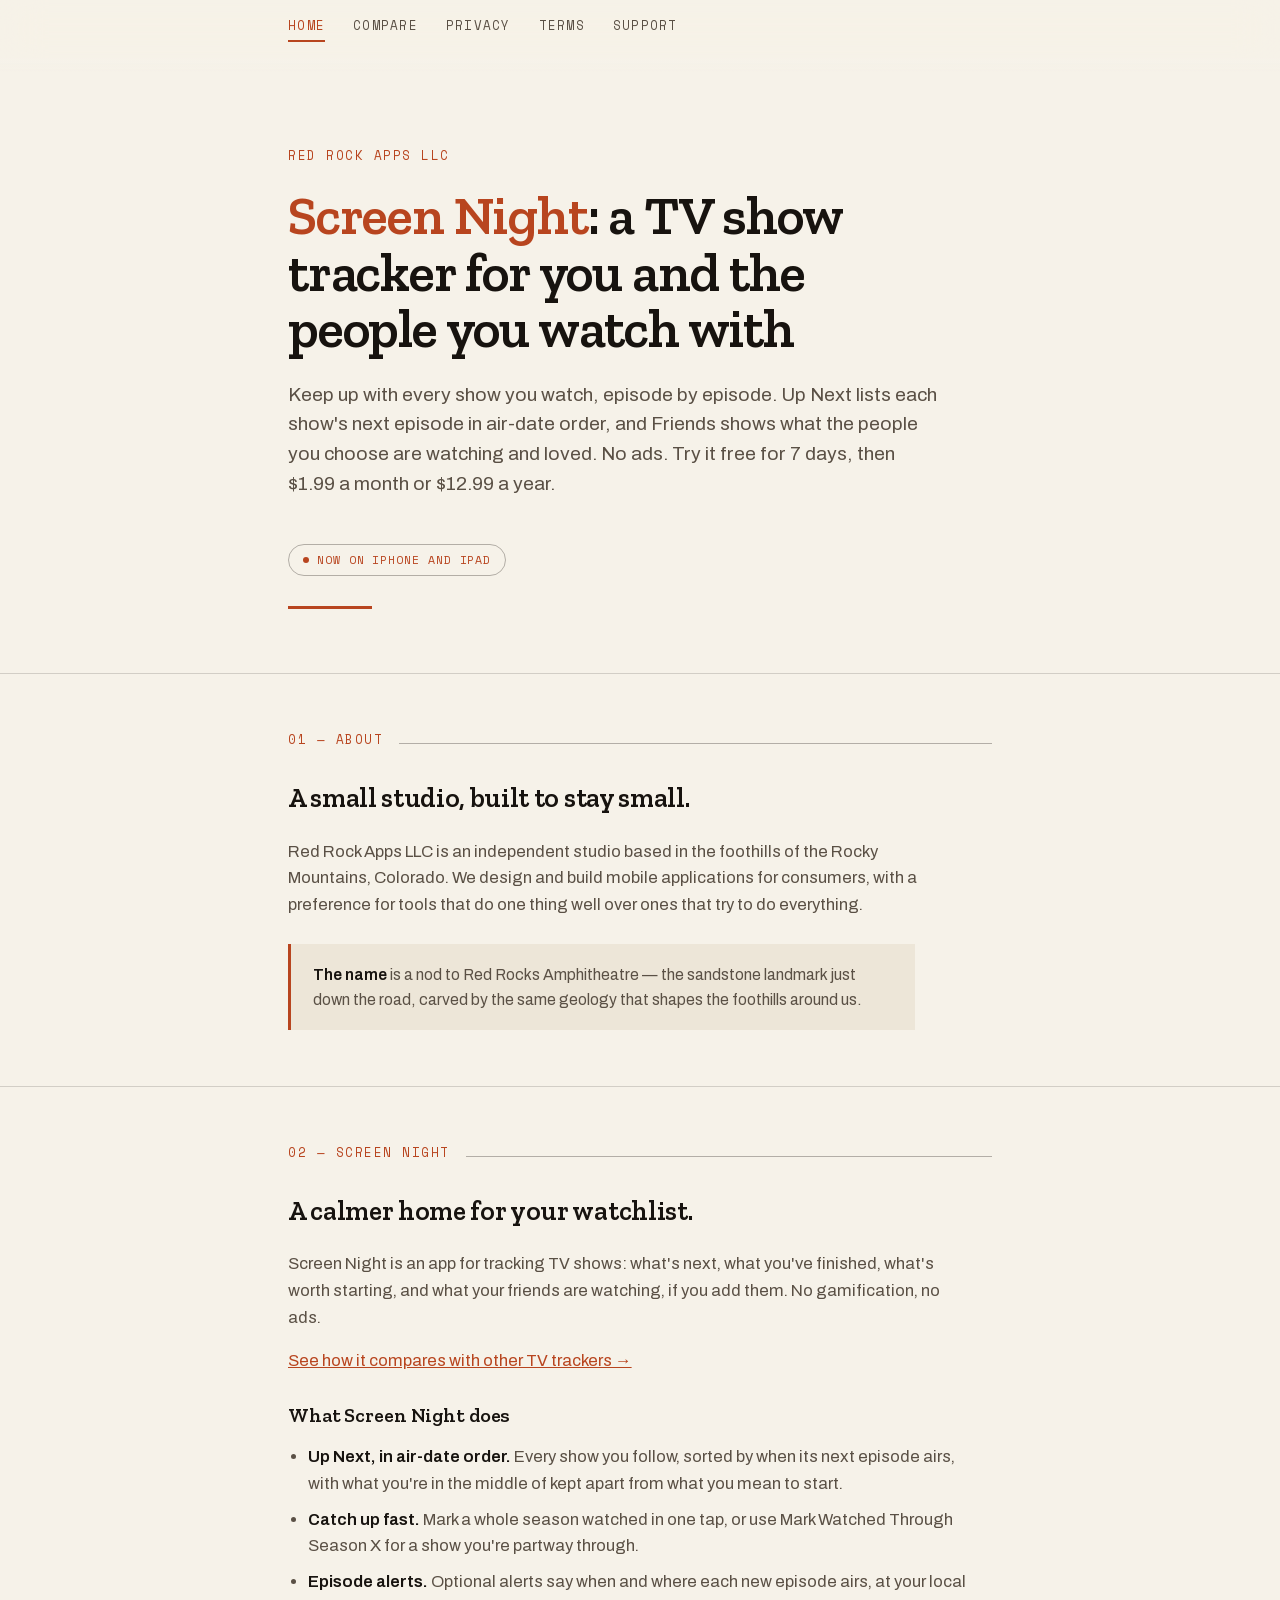
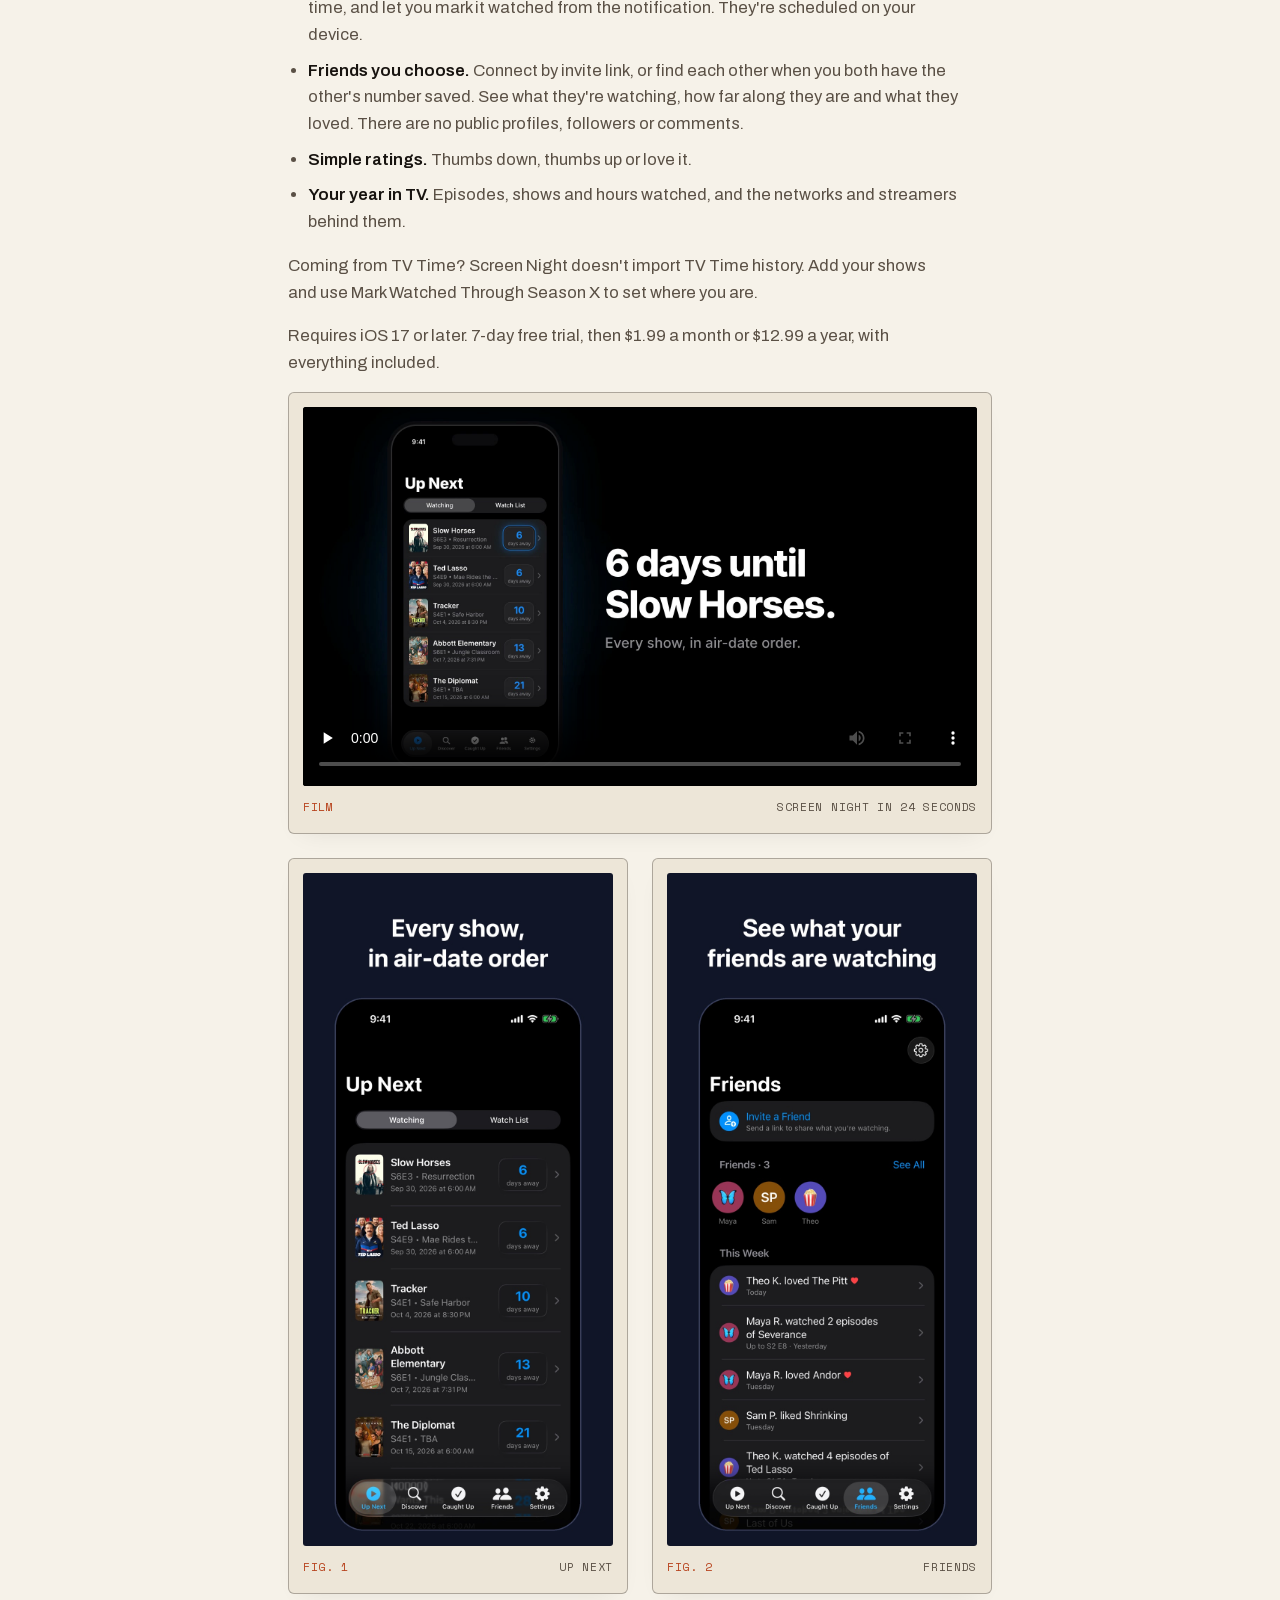
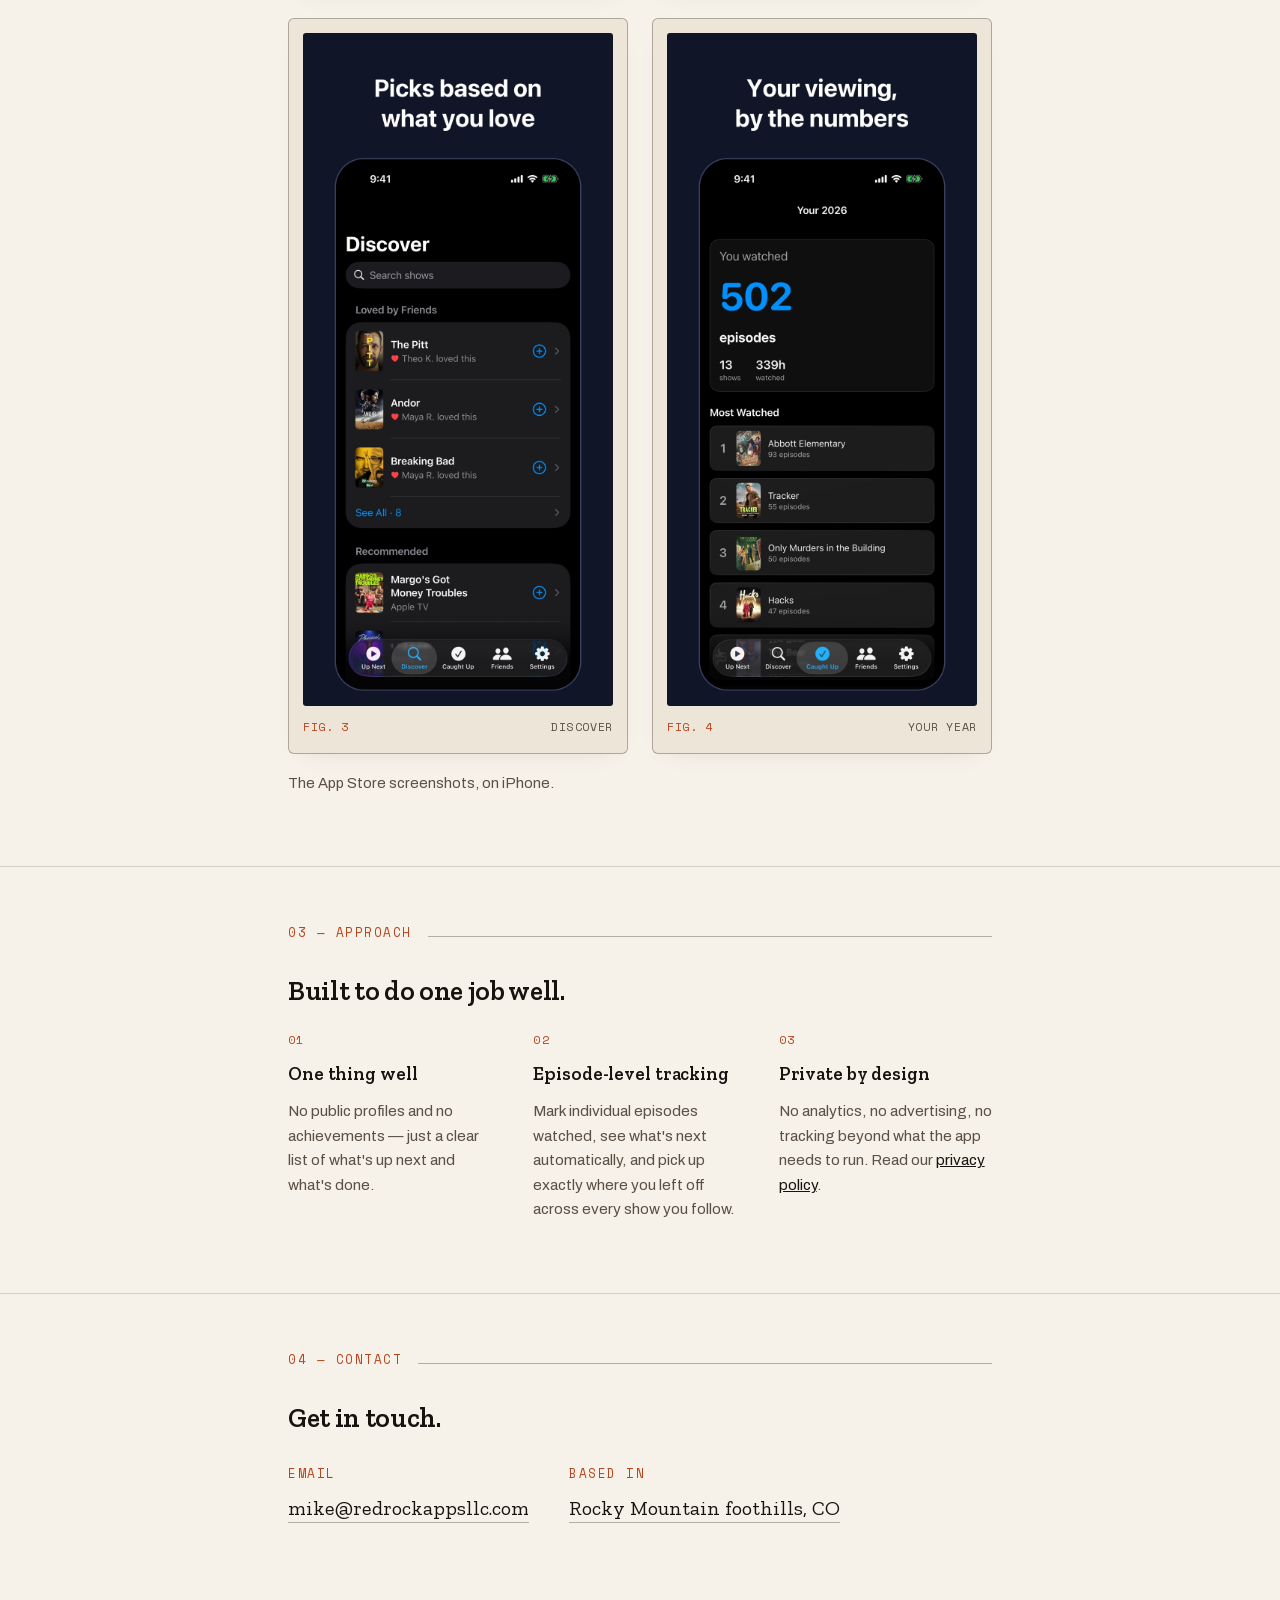
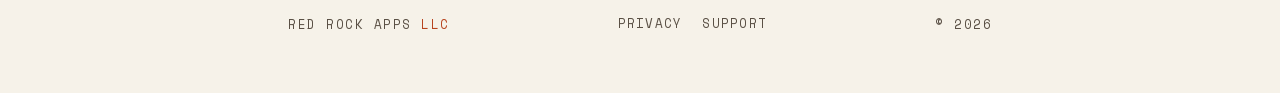
==== commit 1980d658: "Translucent sticky nav, press feedback and size-specific tracking Apple's interface and motion guida" ====
--- a/index.html
+++ b/index.html
@@ -82,9 +82,13 @@
     background: var(--bg);
     color: var(--ink);
     font-family: "Archivo", "Helvetica Neue", Arial, sans-serif;
-    font-size: 17px;
+    /* rem, not px, so the reader's own text-size setting still scales the page */
+    font-size: 1.0625rem;
     line-height: 1.6;
     -webkit-font-smoothing: antialiased;
+    font-optical-sizing: auto;
+    /* no 300ms double-tap-zoom delay on the tap path */
+    touch-action: manipulation;
   }
 
   @media (prefers-reduced-motion: no-preference) {
@@ -129,7 +133,7 @@
   header.hero h1 {
     font-size: clamp(2.3rem, 5.2vw, 3.4rem);
     line-height: 1.04;
-    letter-spacing: -0.01em;
+    letter-spacing: -0.022em;
   }
   header.hero h1 .rock { color: var(--accent); }
   header.hero .lede {
@@ -244,6 +248,7 @@
       gap: 16px;
       overflow-x: auto;
       scroll-snap-type: x mandatory;
+      overscroll-behavior-x: contain;
       -webkit-overflow-scrolling: touch;
       margin: 8px -28px 0;
       padding: 0 28px 14px;
@@ -361,10 +366,29 @@
     .feature-grid { grid-template-columns: 1fr; gap: 28px; }
   }
 
-  /* ---------- Site nav ---------- */
-  nav.sitenav { border-bottom: 1px solid var(--rule); }
+  /* ---------- Site nav: translucent chrome, content scrolls under ---------- */
+  nav.sitenav {
+    position: sticky;
+    top: 0;
+    z-index: 10;
+    background: color-mix(in srgb, var(--bg) 72%, transparent);
+    backdrop-filter: blur(20px) saturate(180%);
+    -webkit-backdrop-filter: blur(20px) saturate(180%);
+  }
+  /* Scroll edge, not a hard rule: separation appears only where chrome overlaps content */
+  nav.sitenav::after {
+    content: "";
+    position: absolute;
+    left: 0;
+    right: 0;
+    top: 100%;
+    height: 14px;
+    background: linear-gradient(to bottom, color-mix(in srgb, var(--bg) 65%, transparent), transparent);
+    pointer-events: none;
+  }
   nav.sitenav .wrap { display: flex; gap: 28px; padding: 16px 28px; }
   nav.sitenav a {
+    position: relative;
     font-family: "Space Mono", monospace;
     font-size: 12.5px;
     letter-spacing: 0.1em;
@@ -374,8 +398,49 @@
     padding-bottom: 4px;
     border-bottom: 2px solid transparent;
   }
+  /* Invisible hit padding: ~45px touch target without changing the visual box */
+  nav.sitenav a::before { content: ""; position: absolute; inset: -14px -8px; }
   nav.sitenav a:hover { color: var(--ink); }
   nav.sitenav a.active { color: var(--accent); border-bottom-color: var(--accent); }
+
+  /* ---------- Press feedback: instant, on press, not on release ---------- */
+  a.badge, nav.sitenav a, .footer-links a, .contact-item a {
+    -webkit-tap-highlight-color: transparent;
+  }
+  @media (prefers-reduced-motion: no-preference) {
+    a.badge, nav.sitenav a, .footer-links a, .contact-item a {
+      transition: transform 100ms ease-out, color 100ms ease-out, border-color 150ms ease, background 150ms ease;
+    }
+    a.badge:active, nav.sitenav a:active, .footer-links a:active, .contact-item a:active {
+      transform: scale(0.97);
+    }
+  }
+  .footer-links a { position: relative; }
+  .footer-links a::before { content: ""; position: absolute; inset: -14px -8px; }
+
+  /* ---------- Size-specific tracking: tighten as type grows, body stays at 0 ---------- */
+  h2 { letter-spacing: -0.012em; }
+  h3 { letter-spacing: -0.006em; }
+
+  /* ---------- Transparency and contrast preferences ---------- */
+  @media (prefers-reduced-transparency: reduce) {
+    nav.sitenav {
+      background: var(--bg);
+      backdrop-filter: none;
+      -webkit-backdrop-filter: none;
+      border-bottom: 1px solid var(--rule);
+    }
+    nav.sitenav::after { display: none; }
+  }
+  @media (prefers-contrast: more) {
+    nav.sitenav {
+      background: var(--bg);
+      backdrop-filter: none;
+      -webkit-backdrop-filter: none;
+      border-bottom: 1px solid var(--ink);
+    }
+    nav.sitenav::after { display: none; }
+  }
   @media (max-width: 420px) { nav.sitenav .wrap { gap: 16px; padding: 16px 20px; flex-wrap: wrap; } }
   header.hero .badge { margin: 26px 0 0; }
   ul.feature-list { max-width: 40em; padding-left: 20px; margin: 12px 0 18px; }
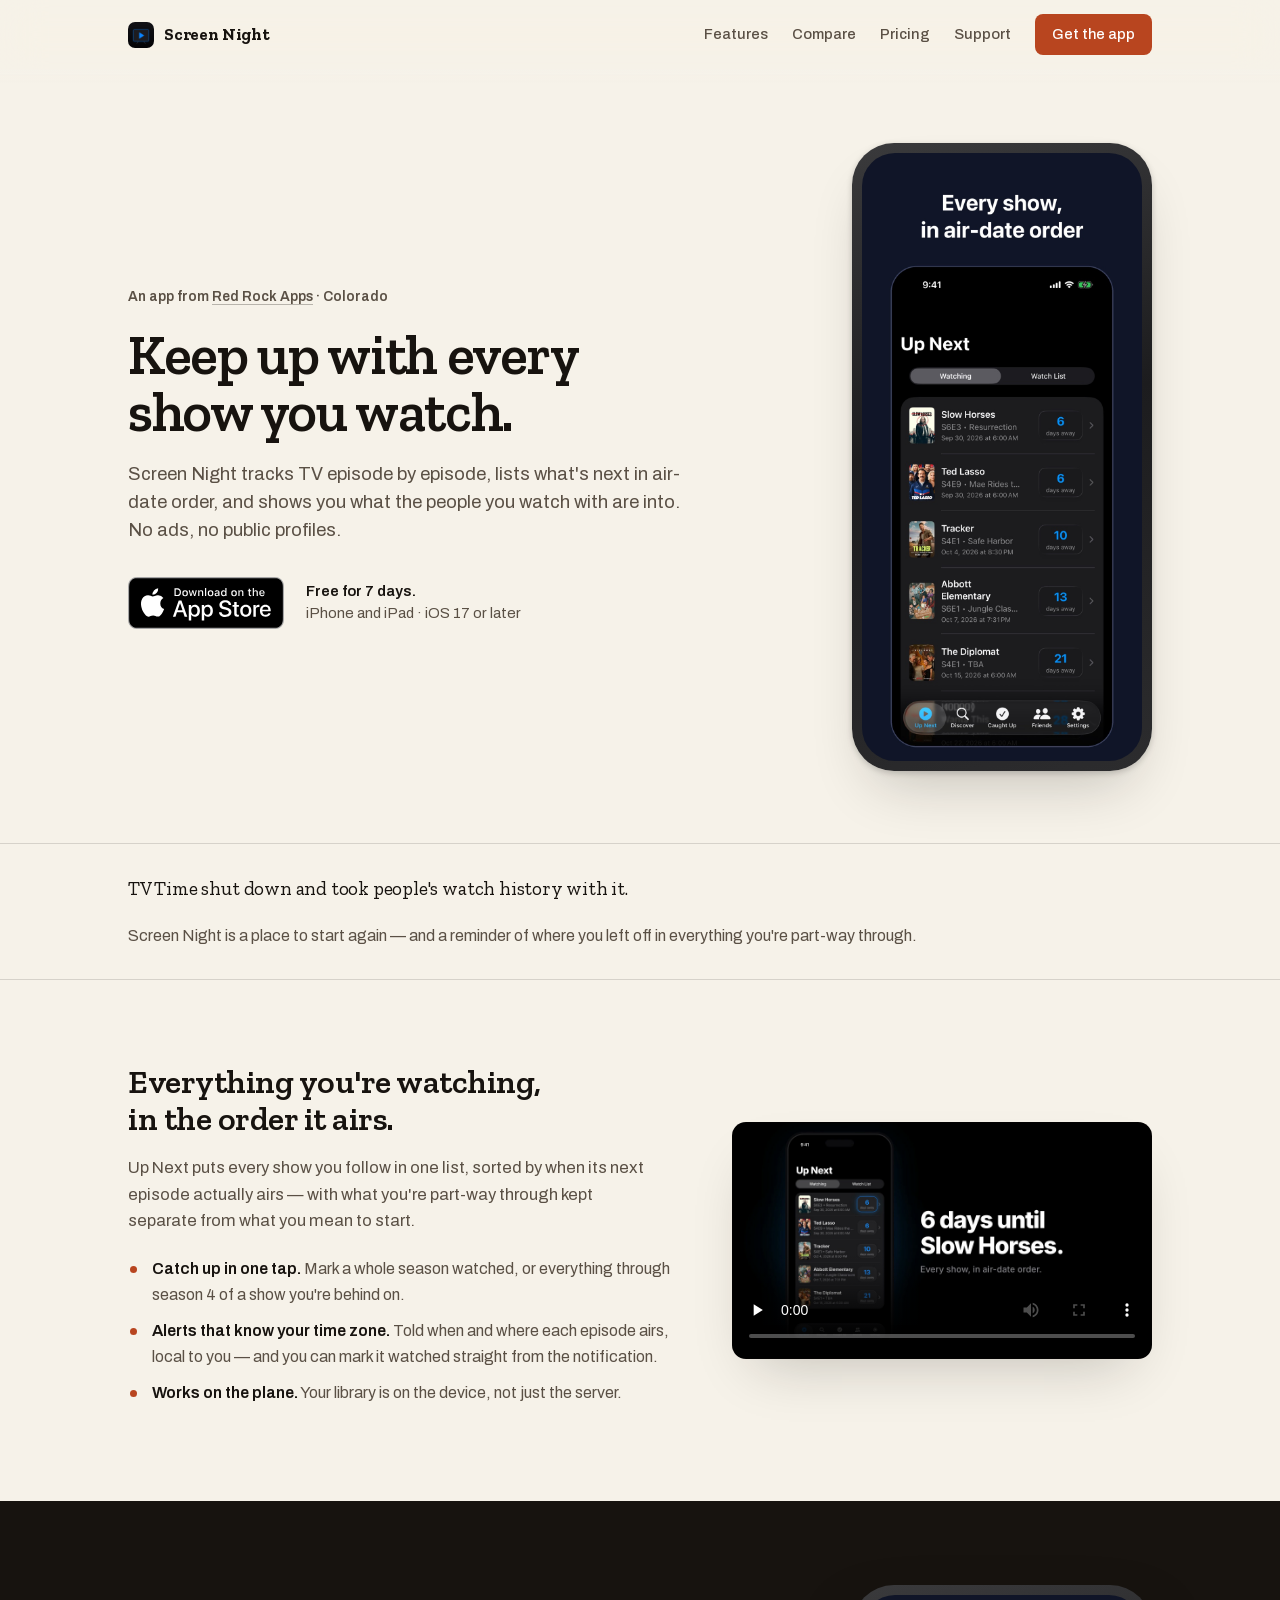
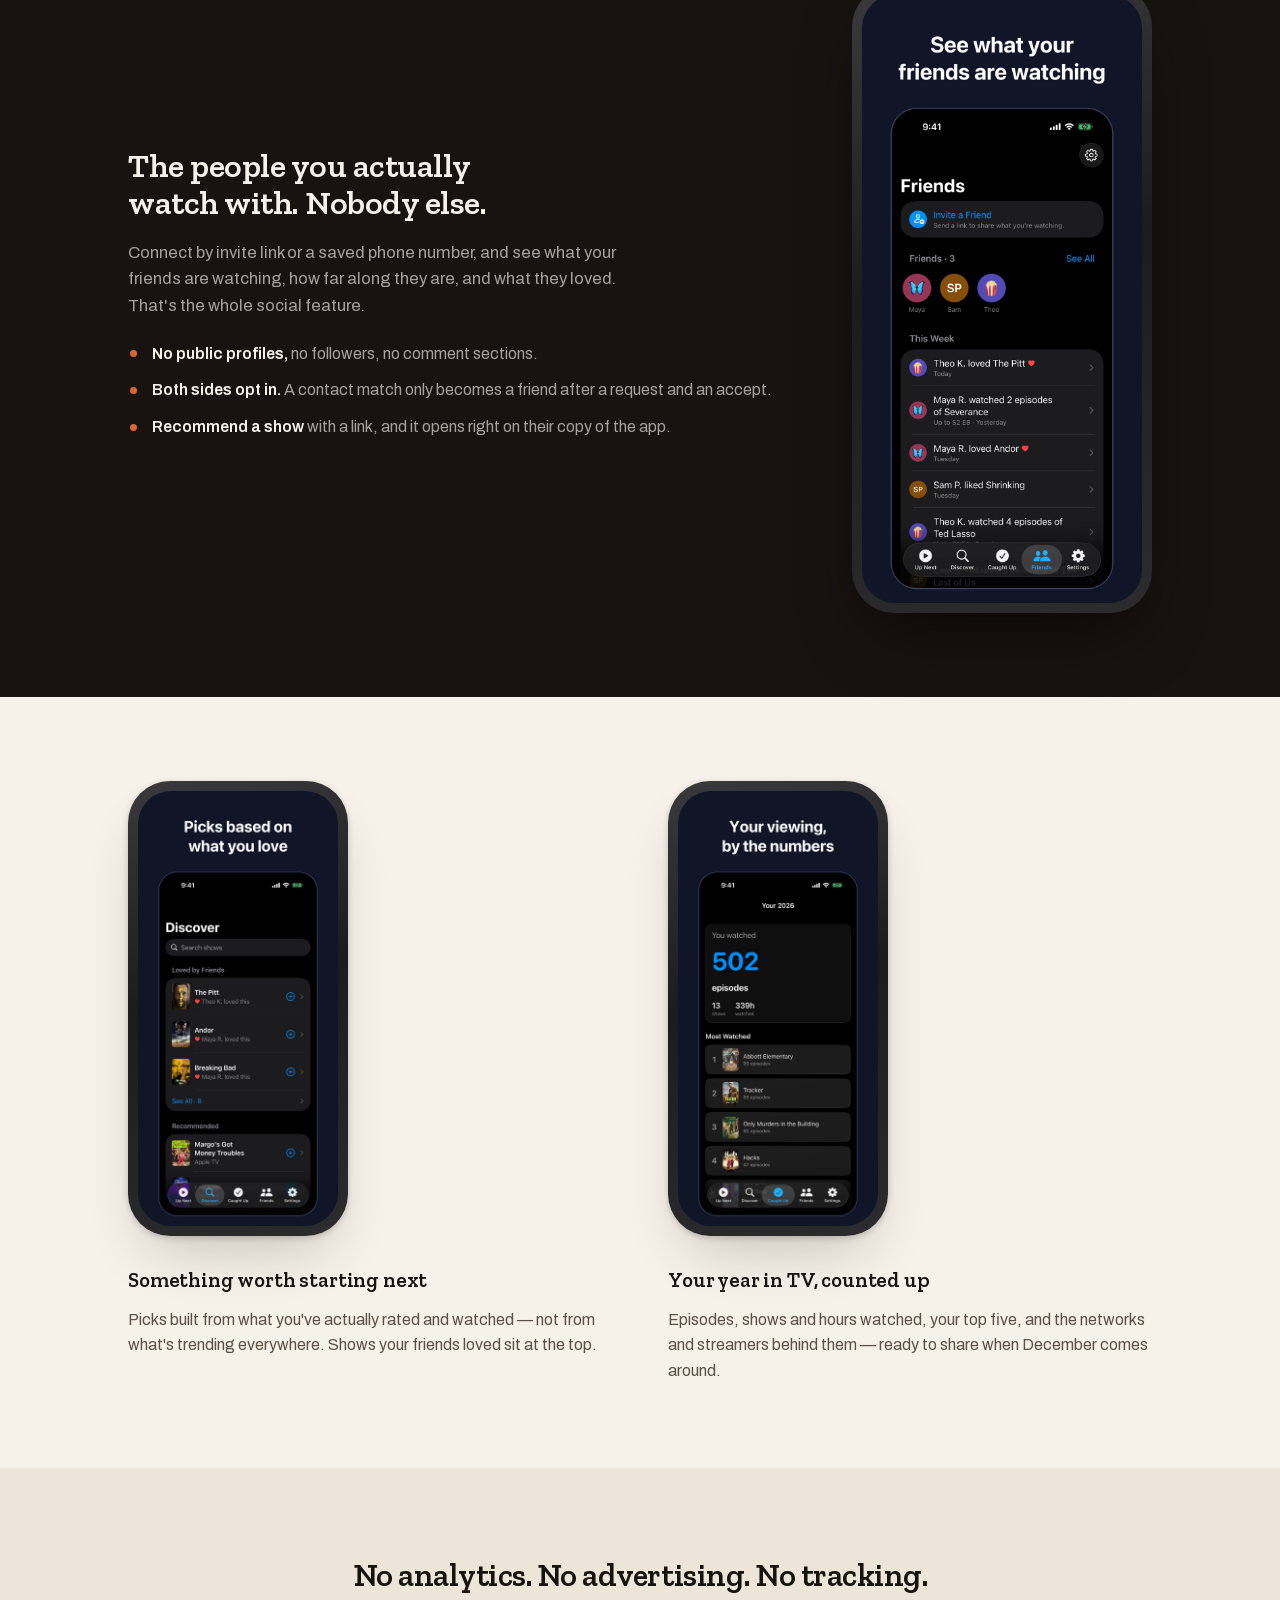
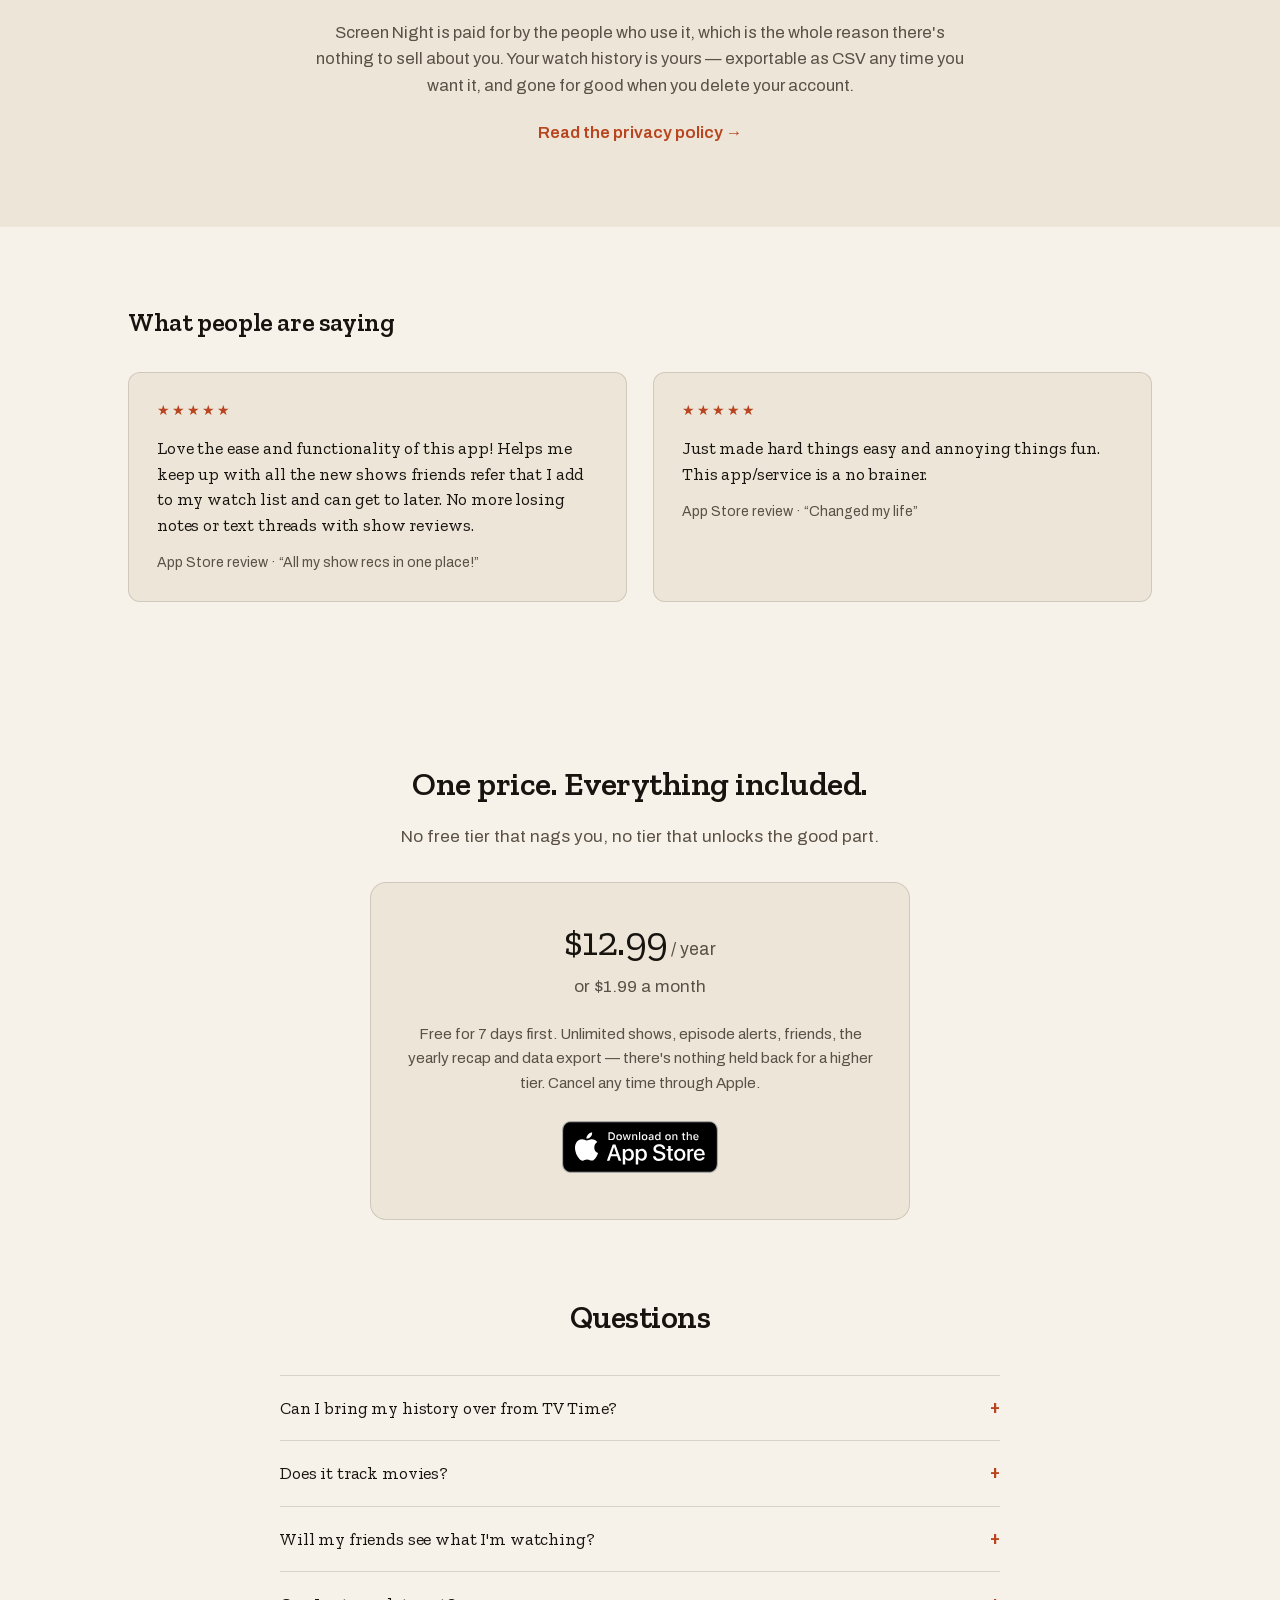
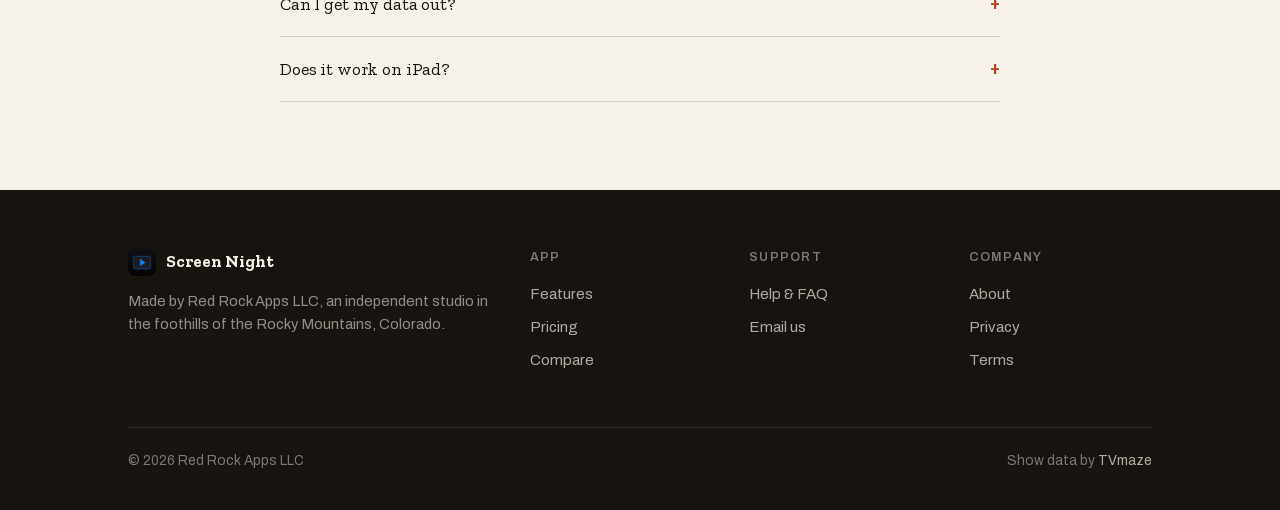
==== commit b97dedae: "Rebuild the homepage around Screen Night, and move the studio to /about The homepage opened with a s" ====
--- a/index.html
+++ b/index.html
@@ -38,11 +38,15 @@
     --ink-soft: var(--rock-600);
     --accent: var(--sienna);
     --accent-strong: var(--sienna-dim);
-    --secondary: var(--dusk);
-    --rule: color-mix(in srgb, var(--rock-950) 16%, transparent);
-    --rule-strong: color-mix(in srgb, var(--rock-950) 30%, transparent);
-    --frame-bg: var(--sand-100);
-    --shadow: color-mix(in srgb, var(--rock-950) 10%, transparent);
+    --on-accent: #ffffff;
+    --rule: color-mix(in srgb, var(--rock-950) 14%, transparent);
+    --rule-strong: color-mix(in srgb, var(--rock-950) 28%, transparent);
+    --shadow: color-mix(in srgb, var(--rock-950) 24%, transparent);
+    /* the dark band: near-black on a light page, a lifted panel on a dark one */
+    --band: var(--rock-950);
+    --band-ink: var(--sand-50);
+    --band-ink-soft: color-mix(in srgb, var(--sand-50) 64%, var(--rock-950));
+    --band-accent: #d8672f;
   }
 
   @media (prefers-color-scheme: dark) {
@@ -53,11 +57,14 @@
       --ink-soft: color-mix(in srgb, var(--sand-50) 62%, var(--rock-950));
       --accent: #d8672f;
       --accent-strong: #e2814f;
-      --secondary: #8fb2c2;
-      --rule: color-mix(in srgb, var(--sand-50) 18%, transparent);
-      --rule-strong: color-mix(in srgb, var(--sand-50) 32%, transparent);
-      --frame-bg: var(--rock-800);
-      --shadow: color-mix(in srgb, black 40%, transparent);
+      --on-accent: #17130f;
+      --rule: color-mix(in srgb, var(--sand-50) 16%, transparent);
+      --rule-strong: color-mix(in srgb, var(--sand-50) 30%, transparent);
+      --shadow: color-mix(in srgb, black 55%, transparent);
+      --band: var(--rock-800);
+      --band-ink: var(--sand-50);
+      --band-ink-soft: color-mix(in srgb, var(--sand-50) 62%, var(--rock-800));
+      --band-accent: #e2814f;
     }
   }
 
@@ -68,11 +75,14 @@
     --ink-soft: color-mix(in srgb, var(--sand-50) 62%, var(--rock-950));
     --accent: #d8672f;
     --accent-strong: #e2814f;
-    --secondary: #8fb2c2;
-    --rule: color-mix(in srgb, var(--sand-50) 18%, transparent);
-    --rule-strong: color-mix(in srgb, var(--sand-50) 32%, transparent);
-    --frame-bg: var(--rock-800);
-    --shadow: color-mix(in srgb, black 40%, transparent);
+    --on-accent: #17130f;
+    --rule: color-mix(in srgb, var(--sand-50) 16%, transparent);
+    --rule-strong: color-mix(in srgb, var(--sand-50) 30%, transparent);
+    --shadow: color-mix(in srgb, black 55%, transparent);
+    --band: var(--rock-800);
+    --band-ink: var(--sand-50);
+    --band-ink-soft: color-mix(in srgb, var(--sand-50) 62%, var(--rock-800));
+    --band-accent: #e2814f;
   }
 
   * { box-sizing: border-box; }
@@ -91,363 +101,263 @@
     touch-action: manipulation;
   }
 
-  @media (prefers-reduced-motion: no-preference) {
-    .reveal {
-      animation: rise 0.7s cubic-bezier(0.16, 1, 0.3, 1) both;
-    }
-    .reveal-delay-1 { animation-delay: 0.08s; }
-    .reveal-delay-2 { animation-delay: 0.16s; }
-    @keyframes rise {
-      from { opacity: 0; transform: translateY(10px); }
-      to { opacity: 1; transform: translateY(0); }
-    }
-  }
-
-  .wrap {
-    max-width: 760px;
-    margin: 0 auto;
-    padding: 0 28px;
-  }
-
-  .stamp {
-    font-family: "Space Mono", monospace;
-    font-size: 12.5px;
-    letter-spacing: 0.12em;
-    text-transform: uppercase;
-    color: var(--accent);
-  }
-
   h1, h2, h3 {
     font-family: "Zilla Slab", Georgia, serif;
     font-weight: 600;
     text-wrap: balance;
     margin: 0;
   }
-
-  /* ---------- Hero ---------- */
-  header.hero {
-    padding: 88px 0 64px;
-    border-bottom: 1px solid var(--rule);
-  }
-  header.hero .stamp { display: block; margin-bottom: 22px; }
-  header.hero h1 {
-    font-size: clamp(2.3rem, 5.2vw, 3.4rem);
-    line-height: 1.04;
-    letter-spacing: -0.022em;
-  }
-  header.hero h1 .rock { color: var(--accent); }
-  header.hero .lede {
-    margin-top: 22px;
-    max-width: 34em;
-    font-size: 1.2rem;
-    line-height: 1.55;
-    color: var(--ink-soft);
-  }
-  .underline {
-    margin-top: 30px;
-    height: 3px;
-    width: 84px;
-    background: var(--accent);
-  }
-
-  /* ---------- Sections ---------- */
-  section {
-    padding: 56px 0;
-    border-bottom: 1px solid var(--rule);
-  }
-  section:last-of-type { border-bottom: none; }
-
-  .section-head {
-    display: flex;
-    align-items: baseline;
-    gap: 16px;
-    margin-bottom: 26px;
-  }
-  .section-head .stamp { white-space: nowrap; }
-  .section-head .rule-fill {
-    flex: 1;
-    height: 1px;
-    background: var(--rule-strong);
-  }
-
-  section h2 {
-    font-size: 1.7rem;
-    margin-bottom: 18px;
-  }
-
-  section p {
-    max-width: 40em;
-    color: var(--ink-soft);
-    font-size: 1.04rem;
-  }
-  section p + p { margin-top: 14px; }
-
-  .about-name {
-    margin-top: 26px;
-    padding: 18px 22px;
-    background: var(--bg-raised);
-    border-left: 3px solid var(--accent);
-    font-size: 0.98rem;
-    color: var(--ink-soft);
-    max-width: 40em;
-  }
-  .about-name strong { color: var(--ink); font-weight: 600; }
-
-  /* ---------- Screenshots ---------- */
-  .frames {
-    display: grid;
-    grid-template-columns: 1fr 1fr;
-    gap: 24px;
-    margin-top: 8px;
-  }
-  figure.frame {
-    margin: 0;
-    background: var(--frame-bg);
-    border: 1px solid var(--rule-strong);
-    border-radius: 6px;
-    padding: 14px 14px 16px;
-    box-shadow: 0 10px 24px -14px var(--shadow);
-  }
-  figure.frame img {
-    display: block;
-    width: 100%;
-    height: auto;
-    border-radius: 3px;
-  }
-  figure.frame figcaption {
-    margin-top: 12px;
-    display: flex;
-    align-items: center;
-    justify-content: space-between;
-    font-family: "Space Mono", monospace;
-    font-size: 11.5px;
-    letter-spacing: 0.06em;
-    text-transform: uppercase;
-    color: var(--ink-soft);
-  }
-  figure.frame figcaption .idx { color: var(--accent); }
-  figure.frame-video { margin: 8px 0 24px; }
-  figure.frame video {
-    display: block;
-    width: 100%;
-    height: auto;
-    aspect-ratio: 16 / 9;
-    border-radius: 3px;
-    background: #000;
-  }
-
-  .frames-note {
-    margin-top: 18px;
-    font-size: 0.92rem;
-    color: var(--ink-soft);
-  }
-
-  @media (max-width: 620px) {
-    .frames {
-      display: flex;
-      gap: 16px;
-      overflow-x: auto;
-      scroll-snap-type: x mandatory;
-      overscroll-behavior-x: contain;
-      -webkit-overflow-scrolling: touch;
-      margin: 8px -28px 0;
-      padding: 0 28px 14px;
-      scroll-padding-left: 28px;
-    }
-    .frames figure.frame {
-      flex: 0 0 72%;
-      scroll-snap-align: start;
-    }
-  }
-
-  /* ---------- Contact ---------- */
-  .contact-row {
-    display: flex;
-    flex-wrap: wrap;
-    gap: 40px;
-    margin-top: 24px;
-  }
-  .contact-item .stamp { display: block; margin-bottom: 8px; }
-  .contact-item a, .contact-item span.value {
-    font-family: "Zilla Slab", Georgia, serif;
-    font-size: 1.25rem;
-    color: var(--ink);
-    text-decoration: none;
-    border-bottom: 1px solid var(--rule-strong);
-    padding-bottom: 2px;
-  }
-  .contact-item a:hover { border-bottom-color: var(--accent); color: var(--accent); }
-  .contact-item a:focus-visible {
-    outline: 2px solid var(--accent);
-    outline-offset: 4px;
-  }
-
-  /* ---------- Footer ---------- */
-  footer {
-    padding: 34px 0 56px;
-  }
-  footer .wrap {
-    display: flex;
-    flex-wrap: wrap;
-    align-items: center;
-    justify-content: space-between;
-    gap: 12px;
-  }
-  footer .stamp { color: var(--ink-soft); }
-  footer .stamp .accent { color: var(--accent); }
-  .footer-links { display: flex; gap: 20px; }
-  .footer-links a {
-    font-family: "Space Mono", monospace;
-    font-size: 12.5px;
-    letter-spacing: 0.1em;
-    text-transform: uppercase;
-    color: var(--ink-soft);
-    text-decoration: none;
-    border-bottom: 1px solid transparent;
-    padding-bottom: 2px;
-  }
-  .footer-links a:hover { color: var(--accent); border-bottom-color: var(--accent); }
-
-  /* ---------- Badge ---------- */
-  .badge {
-    display: inline-flex;
-    align-items: center;
-    gap: 8px;
-    margin: 4px 0 20px;
-    padding: 6px 14px;
-    border: 1px solid var(--rule-strong);
-    border-radius: 999px;
-    font-family: "Space Mono", monospace;
-    font-size: 11.5px;
-    letter-spacing: 0.08em;
-    text-transform: uppercase;
-    color: var(--accent);
-  }
-  .badge::before {
-    content: "";
-    width: 6px;
-    height: 6px;
-    border-radius: 50%;
-    background: var(--accent);
-  }
+  /* size-specific tracking: tighten as type grows, body stays at 0 */
+  h1 { letter-spacing: -0.024em; }
+  h2 { letter-spacing: -0.015em; }
+  h3 { letter-spacing: -0.008em; }
+
+  p { margin: 0; }
   a { color: var(--accent); }
   a:hover { color: var(--accent-strong); }
   a:focus-visible { outline: 2px solid var(--accent); outline-offset: 3px; }
-  a.badge { text-decoration: none; transition: border-color 0.15s ease, background 0.15s ease; }
-  a.badge:hover { border-color: var(--accent); background: color-mix(in srgb, var(--accent) 10%, transparent); }
-
-  /* ---------- Feature grid ---------- */
-  .feature-grid {
-    display: grid;
-    grid-template-columns: repeat(3, 1fr);
-    gap: 32px;
-    margin-top: 8px;
-  }
-  .feature-idx {
-    display: block;
-    font-family: "Space Mono", monospace;
-    font-size: 12px;
-    letter-spacing: 0.1em;
-    color: var(--accent);
-  }
-  .feature h3 {
-    margin-top: 10px;
-    font-size: 1.15rem;
-  }
-  .feature p {
-    margin-top: 10px;
-    font-size: 0.96rem;
-    color: var(--ink-soft);
-    max-width: none;
-  }
-  .feature a { color: var(--ink); }
-  .feature a:hover { color: var(--accent); }
-  @media (max-width: 760px) {
-    .feature-grid { grid-template-columns: 1fr; gap: 28px; }
-  }
+
+  .wrap { max-width: 1080px; margin: 0 auto; padding: 0 28px; }
+  .wrap-narrow { max-width: 720px; margin: 0 auto; padding: 0 28px; }
 
   /* ---------- Site nav: translucent chrome, content scrolls under ---------- */
-  nav.sitenav {
+  nav.site {
     position: sticky;
     top: 0;
-    z-index: 10;
+    z-index: 20;
     background: color-mix(in srgb, var(--bg) 72%, transparent);
     backdrop-filter: blur(20px) saturate(180%);
     -webkit-backdrop-filter: blur(20px) saturate(180%);
   }
-  /* Scroll edge, not a hard rule: separation appears only where chrome overlaps content */
-  nav.sitenav::after {
+  /* scroll edge, not a hard rule: separation only where chrome overlaps content */
+  nav.site::after {
     content: "";
     position: absolute;
-    left: 0;
-    right: 0;
-    top: 100%;
+    left: 0; right: 0; top: 100%;
     height: 14px;
     background: linear-gradient(to bottom, color-mix(in srgb, var(--bg) 65%, transparent), transparent);
     pointer-events: none;
   }
-  nav.sitenav .wrap { display: flex; gap: 28px; padding: 16px 28px; }
-  nav.sitenav a {
+  nav.site .wrap { display: flex; align-items: center; gap: 26px; padding-top: 14px; padding-bottom: 14px; }
+  .brand {
+    display: flex; align-items: center; gap: 10px;
+    font-family: "Zilla Slab", Georgia, serif; font-weight: 700; font-size: 1.05rem;
+    color: var(--ink); text-decoration: none; letter-spacing: -0.01em;
+  }
+  .brand img { width: 26px; height: 26px; border-radius: 7px; display: block; }
+  nav.site .links { margin-left: auto; display: flex; align-items: center; gap: 24px; }
+  nav.site .links a {
     position: relative;
-    font-family: "Space Mono", monospace;
-    font-size: 12.5px;
-    letter-spacing: 0.1em;
-    text-transform: uppercase;
-    color: var(--ink-soft);
-    text-decoration: none;
-    padding-bottom: 4px;
-    border-bottom: 2px solid transparent;
-  }
-  /* Invisible hit padding: ~45px touch target without changing the visual box */
-  nav.sitenav a::before { content: ""; position: absolute; inset: -14px -8px; }
-  nav.sitenav a:hover { color: var(--ink); }
-  nav.sitenav a.active { color: var(--accent); border-bottom-color: var(--accent); }
+    font-size: 0.92rem; font-weight: 500; color: var(--ink-soft); text-decoration: none;
+  }
+  nav.site .links a:hover { color: var(--ink); }
+  /* invisible hit padding: ~44px touch target without changing the visual box */
+  nav.site .links a::before { content: ""; position: absolute; inset: -14px -8px; }
+  .nav-cta {
+    background: var(--accent); color: var(--on-accent) !important;
+    padding: 9px 17px; border-radius: 8px; font-weight: 600; font-size: 0.9rem !important;
+  }
+  .nav-cta:hover { background: var(--accent-strong); color: var(--on-accent) !important; }
+  @media (max-width: 760px) { nav.site .links a.hide-sm { display: none; } }
 
   /* ---------- Press feedback: instant, on press, not on release ---------- */
-  a.badge, nav.sitenav a, .footer-links a, .contact-item a {
+  .badge-link, nav.site .links a, .brand, .foot-col a, .faq summary {
     -webkit-tap-highlight-color: transparent;
   }
   @media (prefers-reduced-motion: no-preference) {
-    a.badge, nav.sitenav a, .footer-links a, .contact-item a {
-      transition: transform 100ms ease-out, color 100ms ease-out, border-color 150ms ease, background 150ms ease;
+    .badge-link, nav.site .links a, .brand, .foot-col a {
+      transition: transform 100ms ease-out, color 100ms ease-out, background 150ms ease;
     }
-    a.badge:active, nav.sitenav a:active, .footer-links a:active, .contact-item a:active {
+    .badge-link:active, nav.site .links a:active, .brand:active, .foot-col a:active {
       transform: scale(0.97);
     }
   }
-  .footer-links a { position: relative; }
-  .footer-links a::before { content: ""; position: absolute; inset: -14px -8px; }
-
-  /* ---------- Size-specific tracking: tighten as type grows, body stays at 0 ---------- */
-  h2 { letter-spacing: -0.012em; }
-  h3 { letter-spacing: -0.006em; }
+
+  /* ---------- Hero ---------- */
+  .hero { padding: 74px 0 0; }
+  .hero-grid { display: flex; flex-wrap: wrap; gap: 56px; align-items: center; }
+  .hero-copy { flex: 999 1 420px; min-width: 0; }
+  .eyebrow { font-size: 0.86rem; font-weight: 600; color: var(--ink-soft); margin-bottom: 18px; }
+  .eyebrow a { color: var(--ink-soft); text-decoration: none; border-bottom: 1px solid var(--rule-strong); }
+  .eyebrow a:hover { color: var(--accent); border-bottom-color: var(--accent); }
+  .hero h1 { font-size: clamp(2.4rem, 4.6vw, 3.5rem); line-height: 1.03; }
+  .hero .lede { margin-top: 20px; font-size: 1.16rem; line-height: 1.5; color: var(--ink-soft); max-width: 30em; }
+  .cta-row { margin-top: 32px; display: flex; align-items: center; gap: 22px; flex-wrap: wrap; }
+  .cta-sub { font-size: 0.92rem; color: var(--ink-soft); line-height: 1.45; }
+  .cta-sub strong { color: var(--ink); font-weight: 600; }
+
+  /* App Store badge — Apple's own artwork, black on light, white on dark */
+  .badge-link { display: inline-block; }
+  .badge-link img { display: block; height: 52px; width: auto; }
+  /* specificity must beat `.badge-link img`, hence img.badge-* */
+  .badge-link img.badge-light { display: block; }
+  .badge-link img.badge-dark { display: none; }
+  @media (prefers-color-scheme: dark) {
+    :root:not([data-theme="light"]) .badge-link img.badge-light { display: none; }
+    :root:not([data-theme="light"]) .badge-link img.badge-dark { display: block; }
+  }
+  :root[data-theme="dark"] .badge-link img.badge-light { display: none; }
+  :root[data-theme="dark"] .badge-link img.badge-dark { display: block; }
+
+  /* phone frame */
+  .phone {
+    width: 100%; max-width: 300px; margin: 0 auto;
+    border-radius: 42px; padding: 10px;
+    background: linear-gradient(165deg, #3a3a3c, #1c1c1e 45%, #2c2c2e);
+    box-shadow: 0 30px 60px -22px var(--shadow), 0 2px 6px rgba(0,0,0,0.18);
+  }
+  .phone img { display: block; width: 100%; height: auto; border-radius: 33px; }
+  .hero-shot { flex: 1 1 300px; display: flex; justify-content: center; }
+
+  /* ---------- Wedge strip ---------- */
+  .wedge { margin-top: 72px; border-top: 1px solid var(--rule); border-bottom: 1px solid var(--rule); padding: 30px 0; }
+  .wedge .wrap { display: flex; gap: 18px; align-items: baseline; flex-wrap: wrap; }
+  .wedge .lead { font-family: "Zilla Slab", Georgia, serif; font-size: 1.2rem; letter-spacing: -0.01em; }
+  .wedge .after { color: var(--ink-soft); font-size: 1rem; }
+
+  /* ---------- Feature rows ---------- */
+  .feature { padding: 84px 0; }
+  .feature-grid { display: flex; flex-wrap: wrap; gap: 60px; align-items: center; }
+  .feature-grid.flip { flex-wrap: wrap-reverse; }
+  .feature-copy { flex: 999 1 400px; min-width: 0; }
+  .feature-shot { flex: 1 1 300px; display: flex; justify-content: center; }
+  .feature h2 { font-size: clamp(1.7rem, 2.6vw, 2.15rem); line-height: 1.12; }
+  .feature .body { margin-top: 16px; font-size: 1.04rem; color: var(--ink-soft); max-width: 32em; }
+  .feature ul { margin: 22px 0 0; padding: 0; list-style: none; }
+  .feature li { position: relative; padding-left: 24px; margin-bottom: 11px; color: var(--ink-soft); font-size: 1rem; }
+  .feature li::before {
+    content: ""; position: absolute; left: 2px; top: 0.62em;
+    width: 7px; height: 7px; border-radius: 50%; background: var(--accent);
+  }
+  .feature li strong { color: var(--ink); font-weight: 600; }
+
+  /* dark band */
+  .band-dark {
+    background: var(--band);
+    --ink: var(--band-ink);
+    --ink-soft: var(--band-ink-soft);
+    --accent: var(--band-accent);
+    color: var(--band-ink);
+  }
+  .band-dark .phone { box-shadow: 0 30px 70px -24px rgba(0,0,0,0.75); }
+
+  /* video */
+  .video-frame {
+    width: 100%; border-radius: 14px; overflow: hidden; background: #000;
+    border: 1px solid var(--rule);
+    box-shadow: 0 26px 56px -24px var(--shadow);
+  }
+  .video-frame video { display: block; width: 100%; height: auto; }
+  .feature-video { flex: 1 1 420px; min-width: 0; }
+
+  /* two-up */
+  .twoup { display: flex; flex-wrap: wrap; gap: 56px; }
+  .twoup-item { flex: 1 1 320px; min-width: 0; }
+  .twoup-item .phone { max-width: 220px; margin: 0; }
+  .twoup-item h3 { margin-top: 28px; font-size: 1.28rem; }
+  .twoup-item p { margin-top: 10px; color: var(--ink-soft); font-size: 1rem; max-width: 30em; }
+
+  /* ---------- Privacy band ---------- */
+  .privacy-band { padding: 82px 0; background: var(--bg-raised); text-align: center; }
+  .privacy-band h2 { font-size: clamp(1.6rem, 2.5vw, 2.05rem); }
+  .privacy-band p { margin-top: 18px; color: var(--ink-soft); font-size: 1.04rem; }
+  .privacy-band .more { margin-top: 20px; }
+  .privacy-band .more a { text-decoration: none; font-weight: 600; }
+
+  /* ---------- Reviews ---------- */
+  .reviews { padding: 76px 0; }
+  .reviews h2 { font-size: 1.6rem; margin-bottom: 28px; }
+  .reviews-grid { display: flex; flex-wrap: wrap; gap: 26px; }
+  .quote {
+    flex: 1 1 320px; background: var(--bg-raised); border: 1px solid var(--rule);
+    border-radius: 12px; padding: 26px 28px;
+  }
+  .stars { color: var(--accent); letter-spacing: 0.14em; font-size: 0.9rem; }
+  .quote blockquote {
+    margin: 14px 0 0; font-family: "Zilla Slab", Georgia, serif;
+    font-size: 1.1rem; line-height: 1.45; letter-spacing: -0.008em;
+  }
+  .quote cite { display: block; margin-top: 14px; font-style: normal; font-size: 0.88rem; color: var(--ink-soft); }
+
+  /* ---------- Pricing ---------- */
+  .pricing { padding: 80px 0 56px; text-align: center; }
+  .pricing h2 { font-size: clamp(1.7rem, 2.6vw, 2.1rem); }
+  .pricing .sub { margin-top: 12px; color: var(--ink-soft); }
+  .price-card {
+    max-width: 540px; margin: 32px auto 0;
+    border: 1px solid var(--rule); border-radius: 16px; padding: 38px 36px; background: var(--bg-raised);
+  }
+  .price-main { font-family: "Zilla Slab", Georgia, serif; font-size: 2.6rem; letter-spacing: -0.02em; line-height: 1; }
+  .price-main .per { font-size: 1.1rem; letter-spacing: 0; font-family: "Archivo", sans-serif; color: var(--ink-soft); }
+  .price-alt { margin-top: 10px; color: var(--ink-soft); }
+  .price-note { margin-top: 22px; font-size: 0.95rem; color: var(--ink-soft); }
+  .price-card .badge-link { margin-top: 26px; }
+  .price-card .badge-link img { margin: 0 auto; }
+
+  /* ---------- FAQ ---------- */
+  .faq { padding: 16px 0 88px; }
+  .faq h2 { font-size: clamp(1.6rem, 2.5vw, 2rem); text-align: center; }
+  .faq-list { max-width: 720px; margin: 32px auto 0; border-top: 1px solid var(--rule); }
+  .faq details { border-bottom: 1px solid var(--rule); }
+  .faq summary {
+    cursor: pointer; padding: 18px 0; list-style: none;
+    font-family: "Zilla Slab", Georgia, serif; font-size: 1.1rem; letter-spacing: -0.008em;
+    display: flex; justify-content: space-between; gap: 16px; align-items: center;
+  }
+  .faq summary::-webkit-details-marker { display: none; }
+  .faq summary::after { content: "+"; color: var(--accent); font-family: "Archivo", sans-serif; font-weight: 600; }
+  .faq details[open] summary::after { content: "\2013"; }
+  .faq .answer { padding: 0 0 20px; color: var(--ink-soft); max-width: 62ch; }
+
+  /* ---------- Footer ---------- */
+  footer { background: var(--rock-950); color: var(--sand-50); padding: 58px 0 38px; }
+  footer a { color: rgba(246,242,233,0.68); text-decoration: none; }
+  footer a:hover { color: #d8672f; }
+  .foot-grid { display: flex; flex-wrap: wrap; gap: 36px; }
+  .foot-about { flex: 1.6 1 280px; min-width: 0; }
+  .foot-brand { display: flex; align-items: center; gap: 10px; font-family: "Zilla Slab", Georgia, serif; font-weight: 700; color: var(--sand-50); }
+  .foot-brand img { width: 28px; height: 28px; border-radius: 7px; }
+  .foot-tag { margin-top: 14px; font-size: 0.92rem; color: rgba(246,242,233,0.55); max-width: 26em; line-height: 1.55; }
+  .foot-col { flex: 1 1 130px; }
+  .foot-col h2 {
+    font-family: "Archivo", sans-serif; font-size: 0.78rem; text-transform: uppercase; letter-spacing: 0.1em;
+    color: rgba(246,242,233,0.45); margin: 0 0 14px; font-weight: 600;
+  }
+  .foot-col ul { margin: 0; padding: 0; list-style: none; }
+  .foot-col li { margin-bottom: 9px; font-size: 0.94rem; }
+  .foot-col a { position: relative; }
+  .foot-col a::before { content: ""; position: absolute; inset: -12px -8px; }
+  .foot-bottom {
+    margin-top: 46px; padding-top: 22px; border-top: 1px solid rgba(246,242,233,0.12);
+    display: flex; justify-content: space-between; gap: 14px; flex-wrap: wrap;
+    font-size: 0.86rem; color: rgba(246,242,233,0.45);
+  }
 
   /* ---------- Transparency and contrast preferences ---------- */
   @media (prefers-reduced-transparency: reduce) {
-    nav.sitenav {
+    nav.site {
       background: var(--bg);
       backdrop-filter: none;
       -webkit-backdrop-filter: none;
       border-bottom: 1px solid var(--rule);
     }
-    nav.sitenav::after { display: none; }
+    nav.site::after { display: none; }
   }
   @media (prefers-contrast: more) {
-    nav.sitenav {
+    nav.site {
       background: var(--bg);
       backdrop-filter: none;
       -webkit-backdrop-filter: none;
       border-bottom: 1px solid var(--ink);
     }
-    nav.sitenav::after { display: none; }
-  }
-  @media (max-width: 420px) { nav.sitenav .wrap { gap: 16px; padding: 16px 20px; flex-wrap: wrap; } }
-  header.hero .badge { margin: 26px 0 0; }
-  ul.feature-list { max-width: 40em; padding-left: 20px; margin: 12px 0 18px; }
-  ul.feature-list li { color: var(--ink-soft); font-size: 1.04rem; }
-  ul.feature-list li + li { margin-top: 9px; }
-  ul.feature-list li strong { color: var(--ink); font-weight: 600; }
-  section h3.list-head { margin-top: 26px; }
+    nav.site::after { display: none; }
+  }
+
+  @media (max-width: 860px) {
+    .hero { padding-top: 56px; }
+    .feature { padding: 62px 0; }
+    .feature-grid.flip { flex-wrap: wrap; }
+  }
 </style>
 <script type="application/ld+json">
 {
@@ -520,145 +430,223 @@
 </head>
 <body>
 
-<nav class="sitenav">
-  <div class="wrap">
-    <a href="/" class="active">Home</a>
-    <a href="/compare/">Compare</a>
-    <a href="/privacy/">Privacy</a>
-    <a href="/terms/">Terms</a>
-    <a href="/support/">Support</a>
+<nav class="site">
+  <div class="wrap">
+    <a class="brand" href="/"><img src="/media/caught-up-icon-512.png" alt="">Screen Night</a>
+    <div class="links">
+      <a href="#features" class="hide-sm">Features</a>
+      <a href="/compare/" class="hide-sm">Compare</a>
+      <a href="#pricing" class="hide-sm">Pricing</a>
+      <a href="/support/" class="hide-sm">Support</a>
+      <a class="nav-cta" href="https://apps.apple.com/app/apple-store/id6811716971?pt=129355858&amp;ct=web-nav&amp;mt=8">Get the app</a>
+    </div>
   </div>
 </nav>
 
 <header class="hero">
   <div class="wrap">
-    <span class="stamp reveal">Red Rock Apps LLC</span>
-    <h1 class="reveal reveal-delay-1"><span class="rock">Screen Night</span>: a TV show tracker for you and the people you watch with</h1>
-    <p class="lede reveal reveal-delay-2">Keep up with every show you watch, episode by episode. Up Next lists each show's next episode in air-date order, and Friends shows what the people you choose are watching and loved. No ads. Try it free for 7 days, then $1.99 a month or $12.99 a year.</p>
-    <a class="badge reveal reveal-delay-2" href="https://apps.apple.com/app/apple-store/id6811716971?pt=129355858&amp;ct=web-home&amp;mt=8">Now on iPhone and iPad</a>
-    <div class="underline reveal reveal-delay-2"></div>
+    <div class="hero-grid">
+      <div class="hero-copy">
+        <p class="eyebrow">An app from <a href="/about/">Red Rock Apps</a> &middot; Colorado</p>
+        <h1>Keep up with every show you watch.</h1>
+        <p class="lede">Screen Night tracks TV episode by episode, lists what's next in air-date order, and shows you what the people you watch with are into. No ads, no public profiles.</p>
+        <div class="cta-row">
+          <a class="badge-link" href="https://apps.apple.com/app/apple-store/id6811716971?pt=129355858&amp;ct=web-home&amp;mt=8">
+            <img class="badge-light" src="/media/badge/app-store-badge-black.svg" width="166" height="52" alt="Download Screen Night on the App Store">
+            <img class="badge-dark" src="/media/badge/app-store-badge-white.svg" width="166" height="52" alt="Download Screen Night on the App Store">
+          </a>
+          <p class="cta-sub"><strong>Free for 7 days.</strong><br>iPhone and iPad &middot; iOS 17 or later</p>
+        </div>
+      </div>
+      <div class="hero-shot">
+        <div class="phone">
+          <img src="/media/screen-night-up-next.jpg" width="828" height="1799" alt="Screen Night's Up Next screen, listing each show with its next episode and how many days away it is.">
+        </div>
+      </div>
+    </div>
   </div>
 </header>
 
-<section>
-  <div class="wrap">
-    <div class="section-head">
-      <span class="stamp">01 &mdash; About</span>
-      <div class="rule-fill"></div>
-    </div>
-    <h2>A small studio, built to stay small.</h2>
-    <p>Red Rock Apps LLC is an independent studio based in the foothills of the Rocky Mountains, Colorado. We design and build mobile applications for consumers, with a preference for tools that do one thing well over ones that try to do everything.</p>
-    <div class="about-name">
-      <strong>The name</strong> is a nod to Red Rocks Amphitheatre &mdash; the sandstone landmark just down the road, carved by the same geology that shapes the foothills around us.
+<div class="wedge">
+  <div class="wrap">
+    <p class="lead">TV Time shut down and took people's watch history with it.</p>
+    <p class="after">Screen Night is a place to start again &mdash; and a reminder of where you left off in everything you're part-way through.</p>
+  </div>
+</div>
+
+<section class="feature" id="features">
+  <div class="wrap">
+    <div class="feature-grid">
+      <div class="feature-copy">
+        <h2>Everything you're watching, in the order it airs.</h2>
+        <p class="body">Up Next puts every show you follow in one list, sorted by when its next episode actually airs &mdash; with what you're part-way through kept separate from what you mean to start.</p>
+        <ul>
+          <li><strong>Catch up in one tap.</strong> Mark a whole season watched, or everything through season 4 of a show you're behind on.</li>
+          <li><strong>Alerts that know your time zone.</strong> Told when and where each episode airs, local to you &mdash; and you can mark it watched straight from the notification.</li>
+          <li><strong>Works on the plane.</strong> Your library is on the device, not just the server.</li>
+        </ul>
+      </div>
+      <div class="feature-video">
+        <div class="video-frame">
+          <video controls playsinline preload="none" poster="/media/screen-night-launch.jpg" width="1920" height="1080">
+            <source src="/media/screen-night-launch.mp4" type="video/mp4">
+            <a href="/media/screen-night-launch.mp4">Watch the Screen Night video</a>
+          </video>
+        </div>
+      </div>
     </div>
   </div>
 </section>
 
-<section>
-  <div class="wrap">
-    <div class="section-head">
-      <span class="stamp">02 &mdash; Screen Night</span>
-      <div class="rule-fill"></div>
-    </div>
-    <h2>A calmer home for your watchlist.</h2>
-    <p>Screen Night is an app for tracking TV shows: what's next, what you've finished, what's worth starting, and what your friends are watching, if you add them. No gamification, no ads.</p>
-    <p><a href="/compare/">See how it compares with other TV trackers &rarr;</a></p>
-    <h3 class="list-head">What Screen Night does</h3>
-    <ul class="feature-list">
-      <li><strong>Up Next, in air-date order.</strong> Every show you follow, sorted by when its next episode airs, with what you're in the middle of kept apart from what you mean to start.</li>
-      <li><strong>Catch up fast.</strong> Mark a whole season watched in one tap, or use Mark Watched Through Season X for a show you're partway through.</li>
-      <li><strong>Episode alerts.</strong> Optional alerts say when and where each new episode airs, at your local time, and let you mark it watched from the notification. They're scheduled on your device.</li>
-      <li><strong>Friends you choose.</strong> Connect by invite link, or find each other when you both have the other's number saved. See what they're watching, how far along they are and what they loved. There are no public profiles, followers or comments.</li>
-      <li><strong>Simple ratings.</strong> Thumbs down, thumbs up or love it.</li>
-      <li><strong>Your year in TV.</strong> Episodes, shows and hours watched, and the networks and streamers behind them.</li>
-    </ul>
-    <p>Coming from TV Time? Screen Night doesn't import TV Time history. Add your shows and use Mark Watched Through Season X to set where you are.</p>
-    <p>Requires iOS 17 or later. 7-day free trial, then $1.99 a month or $12.99 a year, with everything included.</p>
-    <figure class="frame frame-video">
-      <video controls playsinline preload="none" poster="media/screen-night-launch.jpg" width="1920" height="1080">
-        <source src="media/screen-night-launch.mp4" type="video/mp4">
-        <a href="media/screen-night-launch.mp4">Watch the Screen Night launch video</a>
-      </video>
-      <figcaption><span class="idx">Film</span><span>Screen Night in 24 seconds</span></figcaption>
-    </figure>
-    <div class="frames">
-      <figure class="frame">
-        <img src="media/screen-night-up-next.jpg" width="828" height="1799" loading="lazy" alt="Screen Night's Up Next screen, captioned &ldquo;Every show, in air-date order&rdquo;: each show with its next episode and how many days away it is." />
-        <figcaption><span class="idx">Fig. 1</span><span>Up Next</span></figcaption>
-      </figure>
-      <figure class="frame">
-        <img src="media/screen-night-friends.jpg" width="828" height="1799" loading="lazy" alt="Screen Night's Friends tab, captioned &ldquo;See what your friends are watching&rdquo;: your friends and what they watched and loved this week." />
-        <figcaption><span class="idx">Fig. 2</span><span>Friends</span></figcaption>
-      </figure>
-      <figure class="frame">
-        <img src="media/screen-night-discover.jpg" width="828" height="1799" loading="lazy" alt="Screen Night's Discover screen, captioned &ldquo;Picks based on what you love&rdquo;: shows your friends loved and recommendations." />
-        <figcaption><span class="idx">Fig. 3</span><span>Discover</span></figcaption>
-      </figure>
-      <figure class="frame">
-        <img src="media/screen-night-your-viewing.jpg" width="828" height="1799" loading="lazy" alt="Screen Night's yearly recap, captioned &ldquo;Your viewing, by the numbers&rdquo;: episodes, shows and hours watched this year, and the most-watched shows." />
-        <figcaption><span class="idx">Fig. 4</span><span>Your Year</span></figcaption>
-      </figure>
-    </div>
-    <p class="frames-note">The App Store screenshots, on iPhone.</p>
+<section class="feature band-dark">
+  <div class="wrap">
+    <div class="feature-grid flip">
+      <div class="feature-copy">
+        <h2>The people you actually watch with. Nobody else.</h2>
+        <p class="body">Connect by invite link or a saved phone number, and see what your friends are watching, how far along they are, and what they loved. That's the whole social feature.</p>
+        <ul>
+          <li><strong>No public profiles,</strong> no followers, no comment sections.</li>
+          <li><strong>Both sides opt in.</strong> A contact match only becomes a friend after a request and an accept.</li>
+          <li><strong>Recommend a show</strong> with a link, and it opens right on their copy of the app.</li>
+        </ul>
+      </div>
+      <div class="feature-shot">
+        <div class="phone">
+          <img src="/media/screen-night-friends.jpg" width="828" height="1799" loading="lazy" alt="Screen Night's Friends tab, showing what friends watched and loved this week.">
+        </div>
+      </div>
+    </div>
   </div>
 </section>
 
-<section>
-  <div class="wrap">
-    <div class="section-head">
-      <span class="stamp">03 &mdash; Approach</span>
-      <div class="rule-fill"></div>
-    </div>
-    <h2>Built to do one job well.</h2>
-    <div class="feature-grid">
-      <div class="feature">
-        <span class="feature-idx">01</span>
-        <h3>One thing well</h3>
-        <p>No public profiles and no achievements &mdash; just a clear list of what's up next and what's done.</p>
-      </div>
-      <div class="feature">
-        <span class="feature-idx">02</span>
-        <h3>Episode-level tracking</h3>
-        <p>Mark individual episodes watched, see what's next automatically, and pick up exactly where you left off across every show you follow.</p>
-      </div>
-      <div class="feature">
-        <span class="feature-idx">03</span>
-        <h3>Private by design</h3>
-        <p>No analytics, no advertising, no tracking beyond what the app needs to run. Read our <a href="/privacy/">privacy policy</a>.</p>
+<section class="feature">
+  <div class="wrap">
+    <div class="twoup">
+      <div class="twoup-item">
+        <div class="phone">
+          <img src="/media/screen-night-discover.jpg" width="828" height="1799" loading="lazy" alt="Screen Night's Discover screen, showing shows friends loved and personal recommendations.">
+        </div>
+        <h3>Something worth starting next</h3>
+        <p>Picks built from what you've actually rated and watched &mdash; not from what's trending everywhere. Shows your friends loved sit at the top.</p>
+      </div>
+      <div class="twoup-item">
+        <div class="phone">
+          <img src="/media/screen-night-your-viewing.jpg" width="828" height="1799" loading="lazy" alt="Screen Night's yearly recap, showing episodes, shows and hours watched this year.">
+        </div>
+        <h3>Your year in TV, counted up</h3>
+        <p>Episodes, shows and hours watched, your top five, and the networks and streamers behind them &mdash; ready to share when December comes around.</p>
       </div>
     </div>
   </div>
 </section>
 
-<section>
-  <div class="wrap">
-    <div class="section-head">
-      <span class="stamp">04 &mdash; Contact</span>
-      <div class="rule-fill"></div>
-    </div>
-    <h2>Get in touch.</h2>
-    <div class="contact-row">
-      <div class="contact-item">
-        <span class="stamp">Email</span>
-        <a href="mailto:mike@redrockappsllc.com">mike@redrockappsllc.com</a>
-      </div>
-      <div class="contact-item">
-        <span class="stamp">Based in</span>
-        <span class="value">Rocky Mountain foothills, CO</span>
-      </div>
-    </div>
+<section class="privacy-band">
+  <div class="wrap-narrow">
+    <h2>No analytics. No advertising. No tracking.</h2>
+    <p>Screen Night is paid for by the people who use it, which is the whole reason there's nothing to sell about you. Your watch history is yours &mdash; exportable as CSV any time you want it, and gone for good when you delete your account.</p>
+    <p class="more"><a href="/privacy/">Read the privacy policy &rarr;</a></p>
   </div>
 </section>
 
+<section class="reviews">
+  <div class="wrap">
+    <h2>What people are saying</h2>
+    <div class="reviews-grid">
+      <div class="quote">
+        <p class="stars" aria-label="Five out of five stars">&#9733;&#9733;&#9733;&#9733;&#9733;</p>
+        <blockquote>Love the ease and functionality of this app! Helps me keep up with all the new shows friends refer that I add to my watch list and can get to later. No more losing notes or text threads with show reviews.</blockquote>
+        <cite>App Store review &middot; &ldquo;All my show recs in one place!&rdquo;</cite>
+      </div>
+      <div class="quote">
+        <p class="stars" aria-label="Five out of five stars">&#9733;&#9733;&#9733;&#9733;&#9733;</p>
+        <blockquote>Just made hard things easy and annoying things fun. This app/service is a no brainer.</blockquote>
+        <cite>App Store review &middot; &ldquo;Changed my life&rdquo;</cite>
+      </div>
+    </div>
+  </div>
+</section>
+
+<section class="pricing" id="pricing">
+  <div class="wrap">
+    <h2>One price. Everything included.</h2>
+    <p class="sub">No free tier that nags you, no tier that unlocks the good part.</p>
+    <div class="price-card">
+      <p class="price-main">$12.99<span class="per"> / year</span></p>
+      <p class="price-alt">or $1.99 a month</p>
+      <p class="price-note">Free for 7 days first. Unlimited shows, episode alerts, friends, the yearly recap and data export &mdash; there's nothing held back for a higher tier. Cancel any time through Apple.</p>
+      <a class="badge-link" href="https://apps.apple.com/app/apple-store/id6811716971?pt=129355858&amp;ct=web-pricing&amp;mt=8">
+        <img class="badge-light" src="/media/badge/app-store-badge-black.svg" width="160" height="50" alt="Download Screen Night on the App Store">
+        <img class="badge-dark" src="/media/badge/app-store-badge-white.svg" width="160" height="50" alt="Download Screen Night on the App Store">
+      </a>
+    </div>
+  </div>
+</section>
+
+<section class="faq">
+  <div class="wrap">
+    <h2>Questions</h2>
+    <div class="faq-list">
+      <details>
+        <summary>Can I bring my history over from TV Time?</summary>
+        <div class="answer">Not automatically &mdash; TV Time's export is gone. Add your shows, then use <strong>Mark Watched Through Season X</strong> to set where you are in each one. It takes a few minutes, not an evening.</div>
+      </details>
+      <details>
+        <summary>Does it track movies?</summary>
+        <div class="answer">No. Screen Night is TV only, deliberately. If you want both in one app, <a href="/compare/">the comparison page</a> says which one to use instead.</div>
+      </details>
+      <details>
+        <summary>Will my friends see what I'm watching?</summary>
+        <div class="answer">Only the people you've connected with by invite link or a mutual contact match, and only after you both agree. There are no public profiles, no followers, and you can pause sharing at any time.</div>
+      </details>
+      <details>
+        <summary>Can I get my data out?</summary>
+        <div class="answer">Yes. Settings &rarr; Your Data exports your watchlist, watched episodes and ratings as CSV files you can open in Numbers or Excel.</div>
+      </details>
+      <details>
+        <summary>Does it work on iPad?</summary>
+        <div class="answer">Yes &mdash; iPhone and iPad, one subscription, iOS 17 or later.</div>
+      </details>
+    </div>
+  </div>
+</section>
+
 <footer>
   <div class="wrap">
-    <span class="stamp">Red Rock Apps <span class="accent">LLC</span></span>
-    <nav class="footer-links">
-      <a href="/privacy/">Privacy</a>
-      <a href="/support/">Support</a>
-    </nav>
-    <span class="stamp">&copy; 2026</span>
+    <div class="foot-grid">
+      <div class="foot-about">
+        <div class="foot-brand"><img src="/media/caught-up-icon-512.png" alt="">Screen Night</div>
+        <p class="foot-tag">Made by Red Rock Apps LLC, an independent studio in the foothills of the Rocky Mountains, Colorado.</p>
+      </div>
+      <div class="foot-col">
+        <h2>App</h2>
+        <ul>
+          <li><a href="#features">Features</a></li>
+          <li><a href="#pricing">Pricing</a></li>
+          <li><a href="/compare/">Compare</a></li>
+        </ul>
+      </div>
+      <div class="foot-col">
+        <h2>Support</h2>
+        <ul>
+          <li><a href="/support/">Help &amp; FAQ</a></li>
+          <li><a href="mailto:mike@redrockappsllc.com">Email us</a></li>
+        </ul>
+      </div>
+      <div class="foot-col">
+        <h2>Company</h2>
+        <ul>
+          <li><a href="/about/">About</a></li>
+          <li><a href="/privacy/">Privacy</a></li>
+          <li><a href="/terms/">Terms</a></li>
+        </ul>
+      </div>
+    </div>
+    <div class="foot-bottom">
+      <span>&copy; 2026 Red Rock Apps LLC</span>
+      <span>Show data by <a href="https://www.tvmaze.com/">TVmaze</a></span>
+    </div>
   </div>
 </footer>
+
 </body>
 </html>
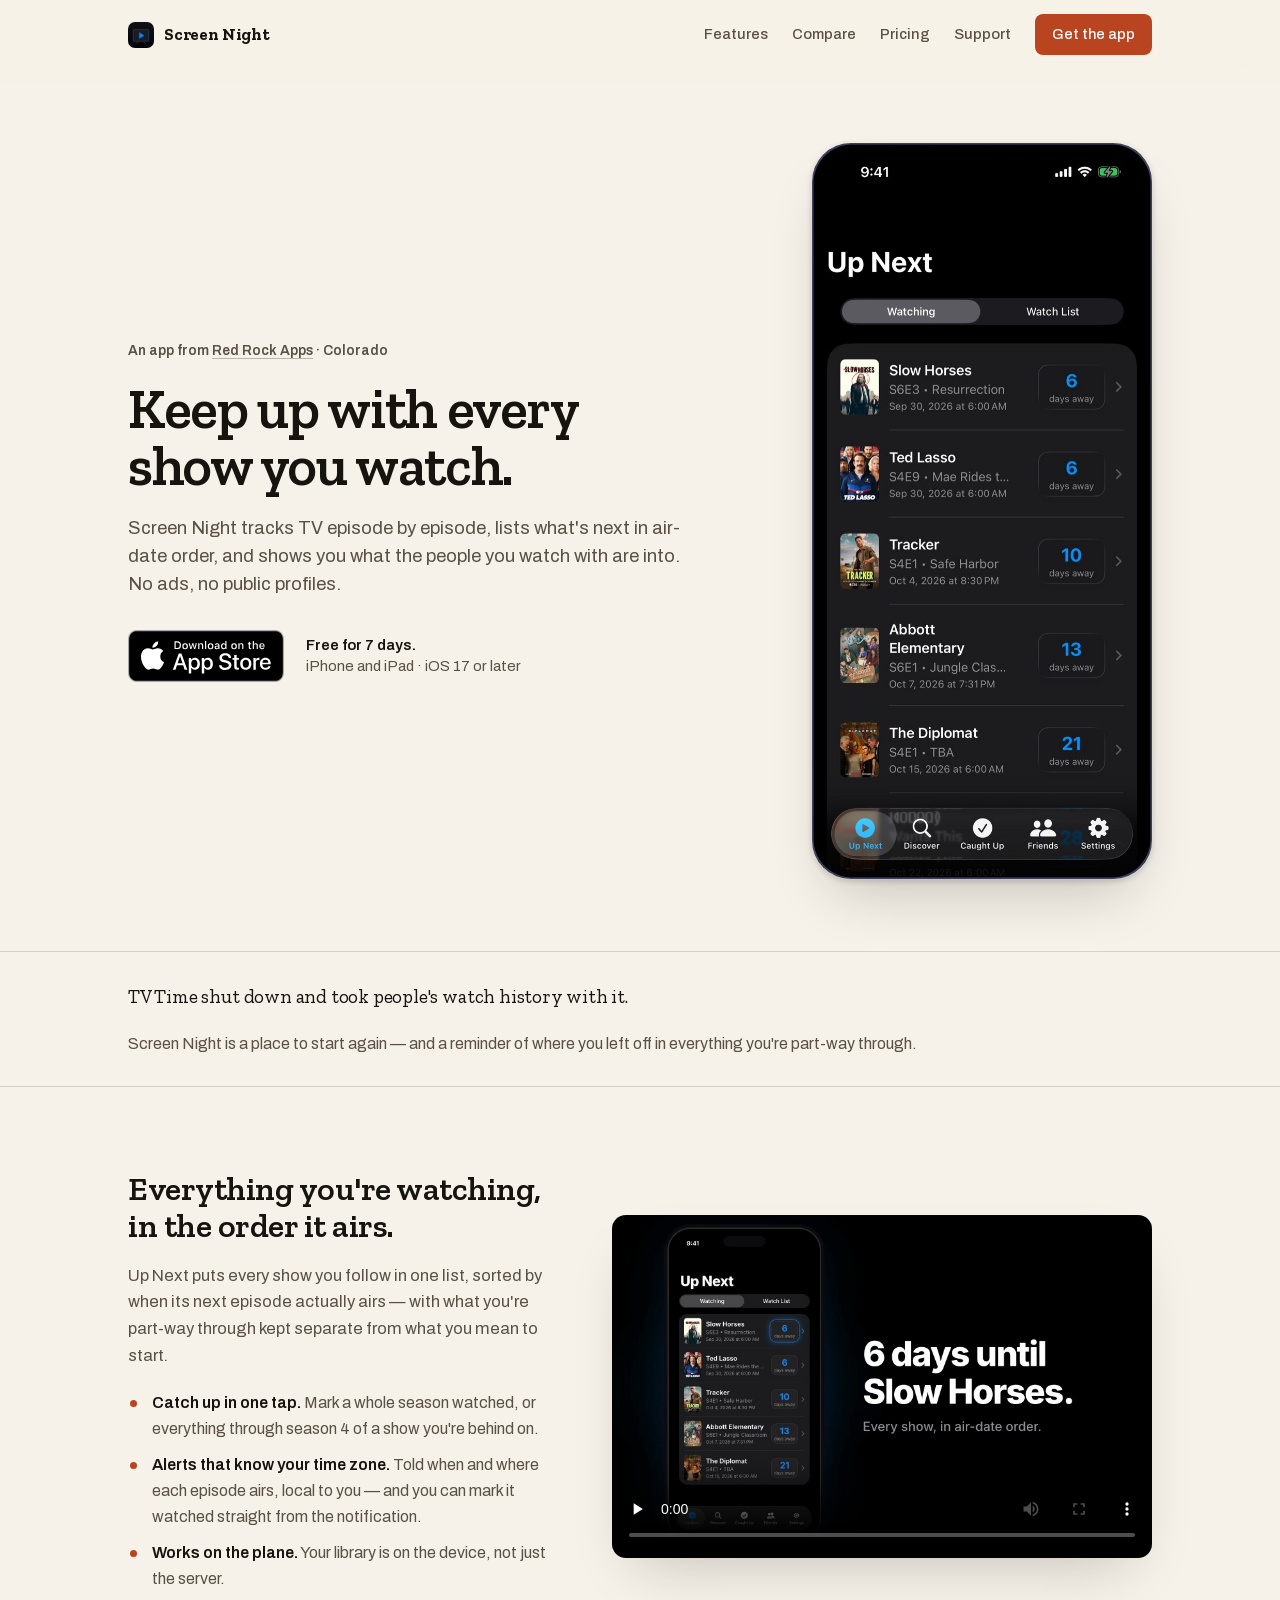
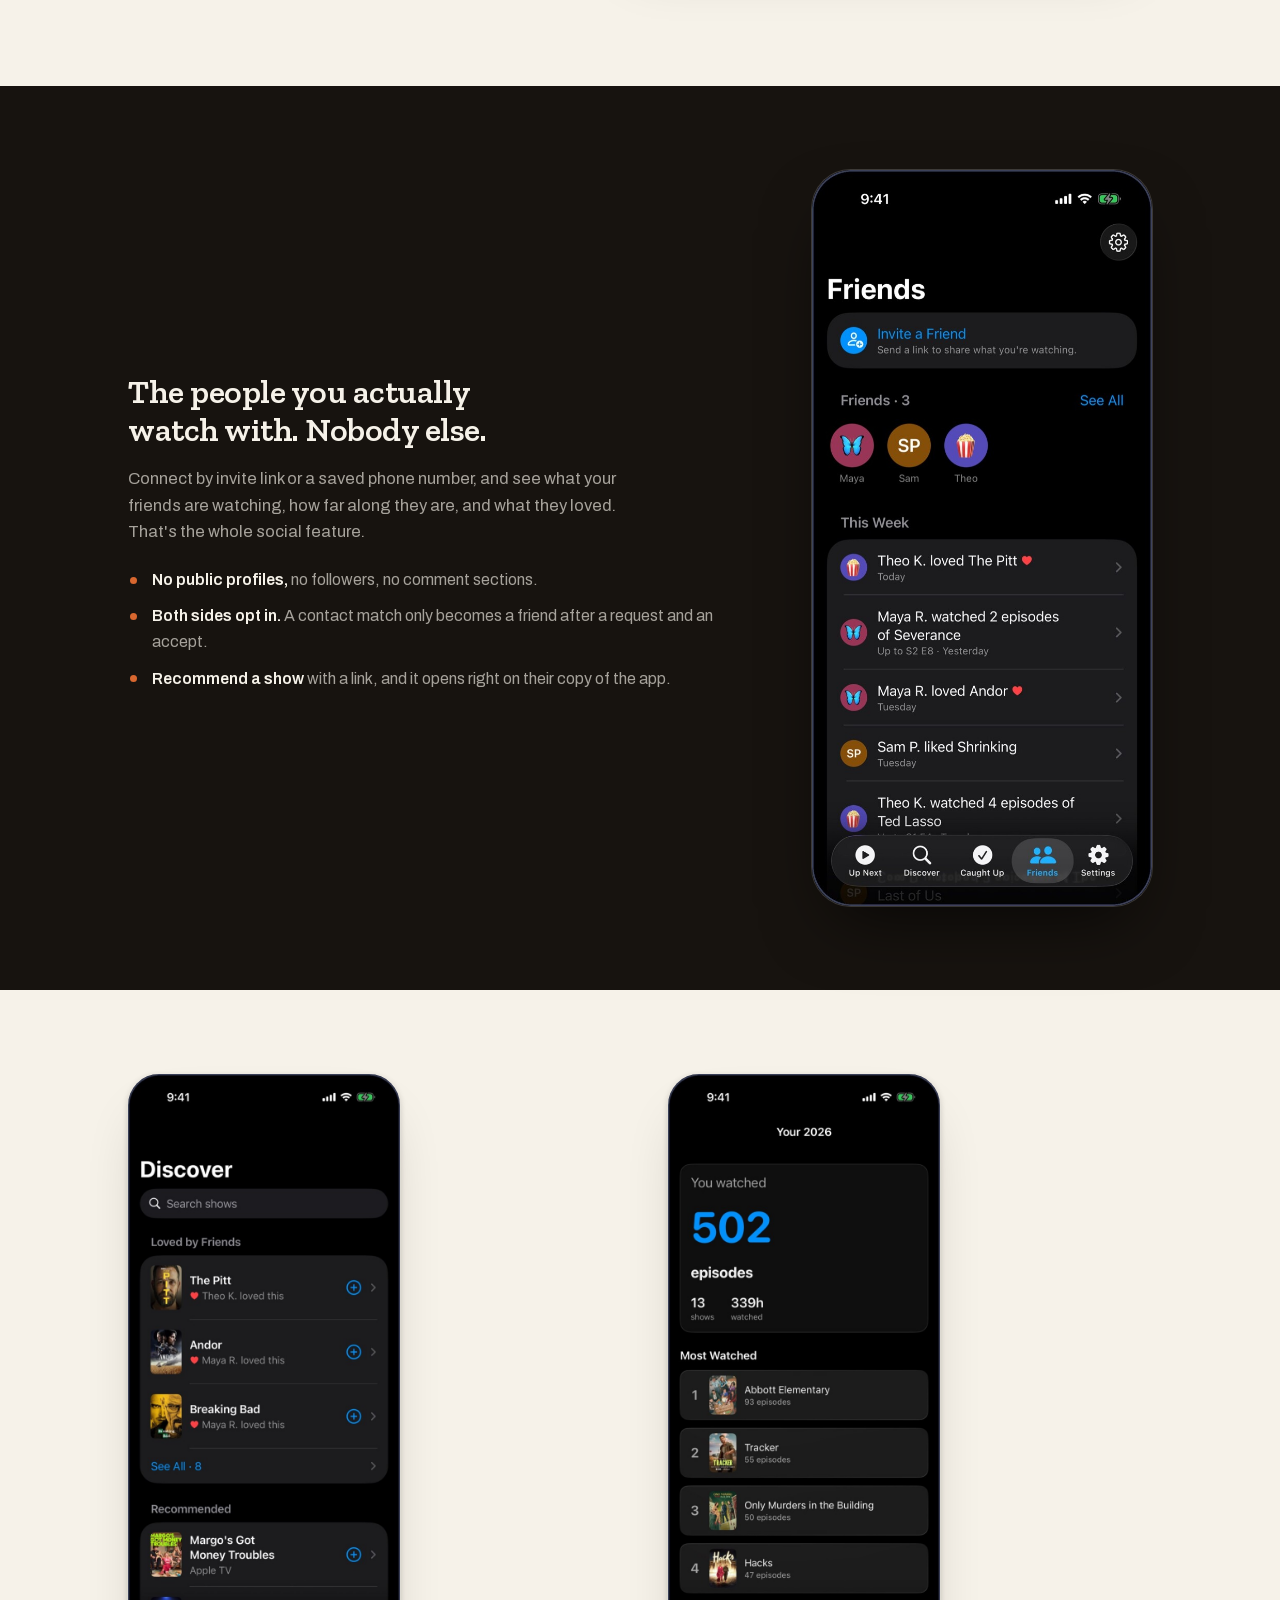
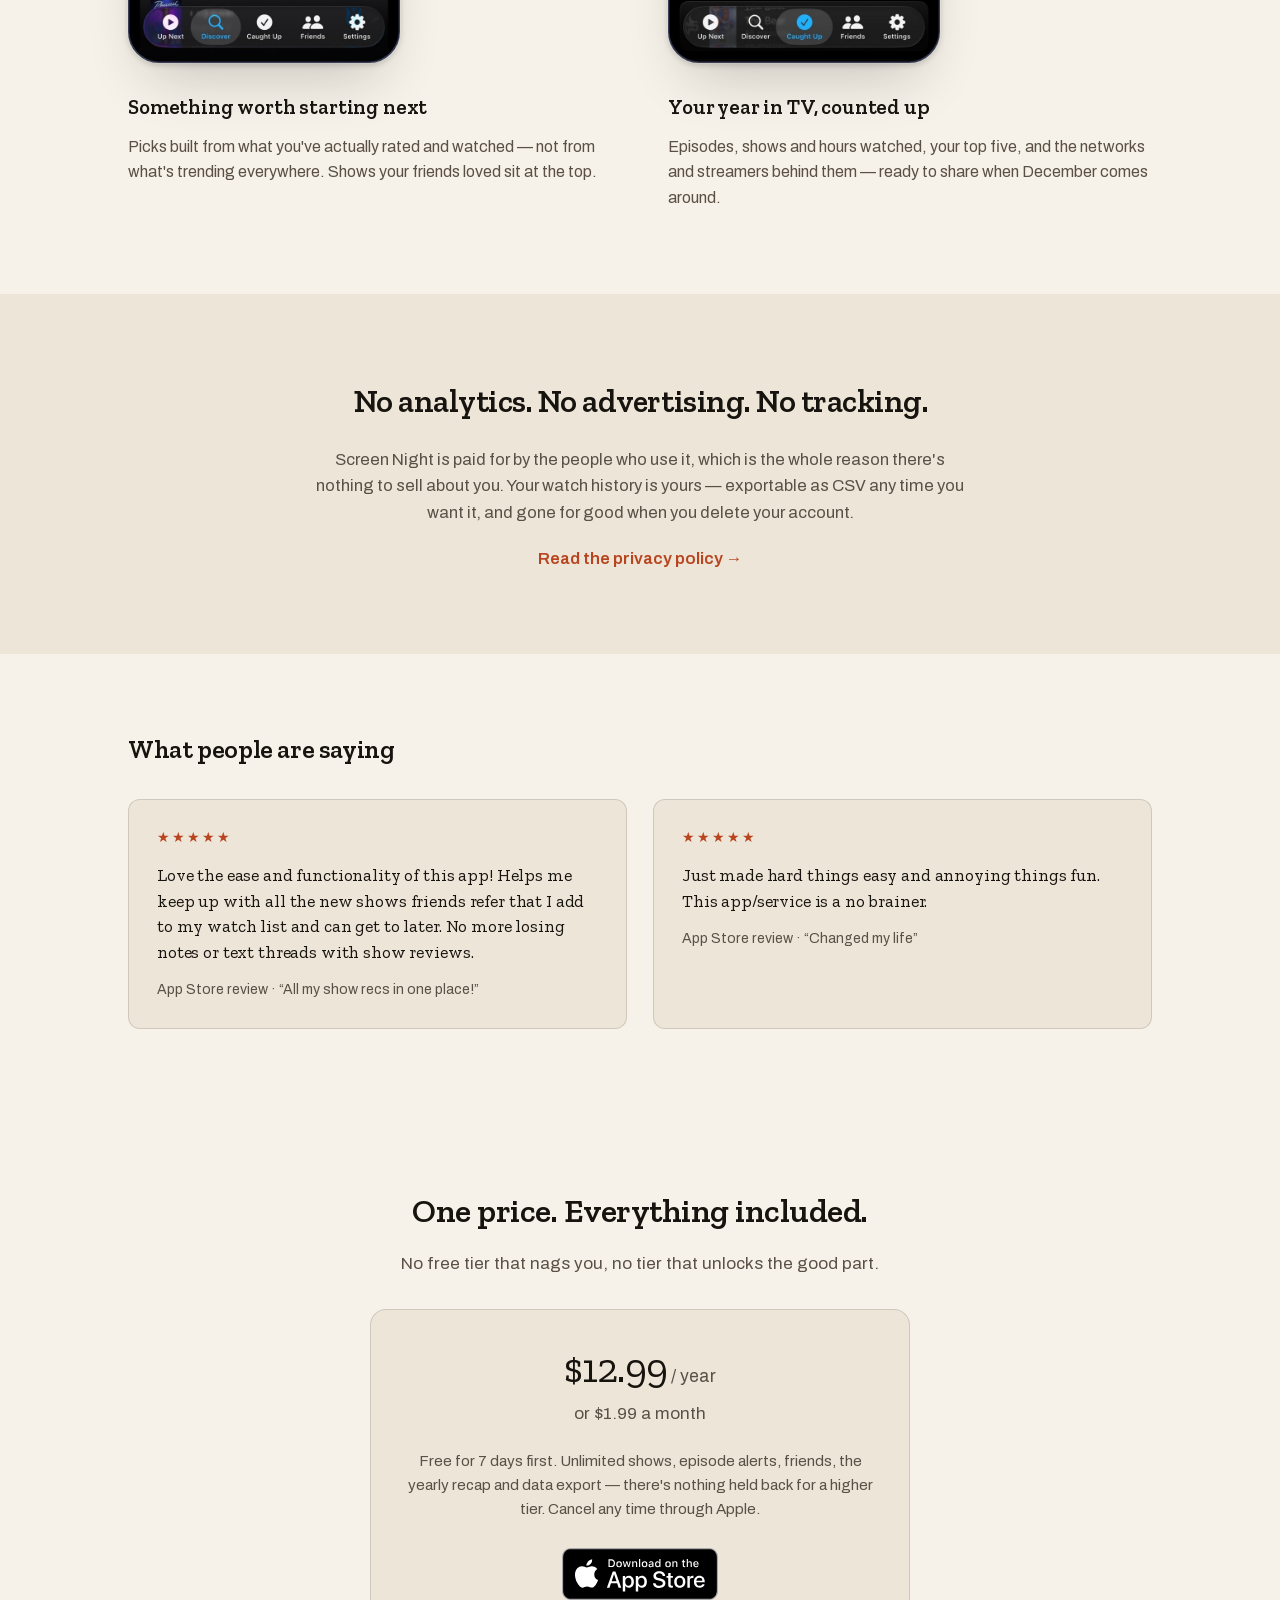
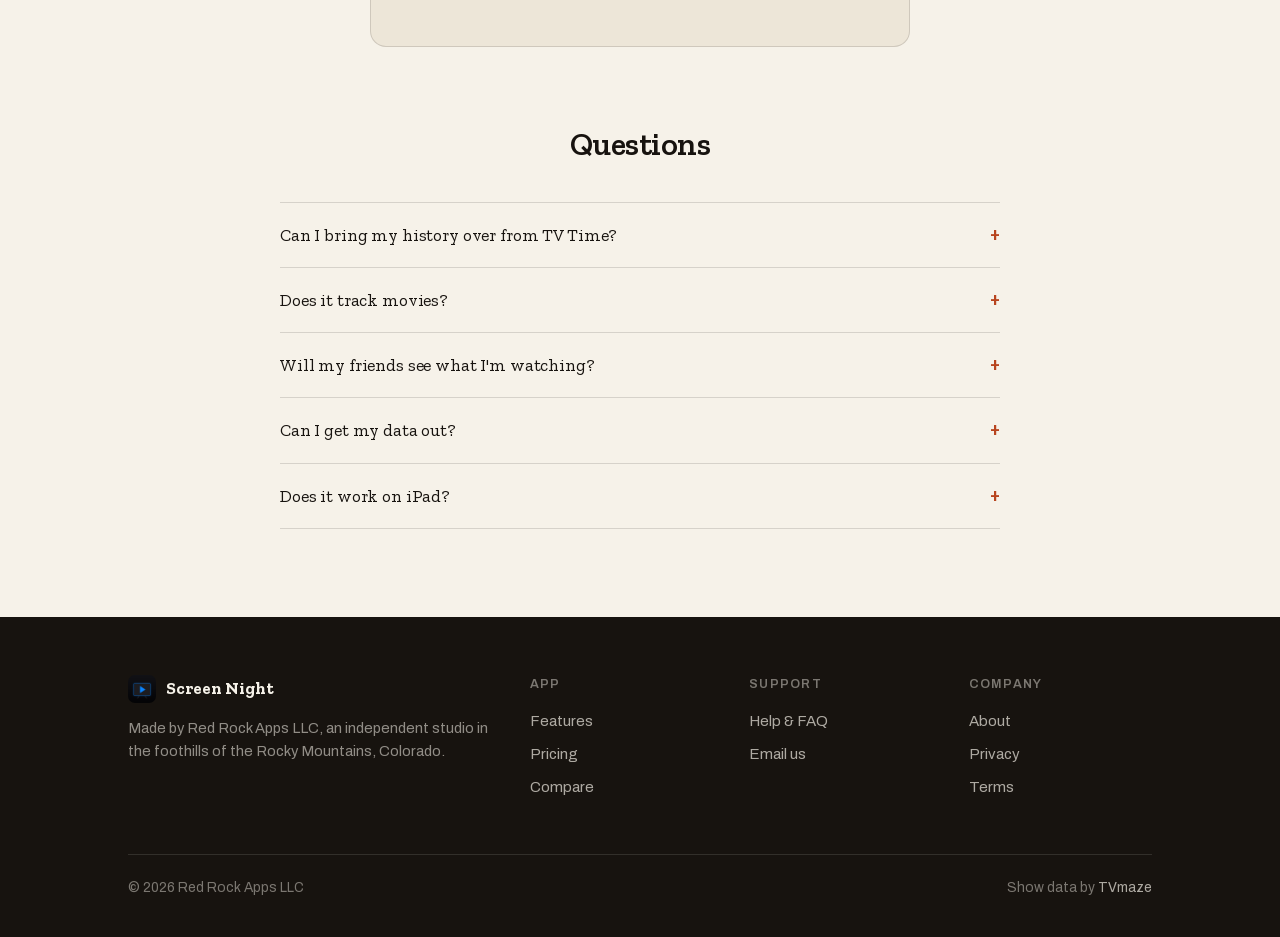
==== commit 1b397aae: "Crop the marketing padding off the screenshots and video, show them bigger The four phone shots were" ====
--- a/index.html
+++ b/index.html
@@ -199,15 +199,23 @@
   :root[data-theme="dark"] .badge-link img.badge-light { display: none; }
   :root[data-theme="dark"] .badge-link img.badge-dark { display: block; }
 
-  /* phone frame */
-  .phone {
-    width: 100%; max-width: 300px; margin: 0 auto;
-    border-radius: 42px; padding: 10px;
-    background: linear-gradient(165deg, #3a3a3c, #1c1c1e 45%, #2c2c2e);
-    box-shadow: 0 30px 60px -22px var(--shadow), 0 2px 6px rgba(0,0,0,0.18);
-  }
-  .phone img { display: block; width: 100%; height: auto; border-radius: 33px; }
-  .hero-shot { flex: 1 1 300px; display: flex; justify-content: center; }
+  /* Phone shots. The screenshots carry the device and its bezel themselves, so
+     there is no CSS frame around them - a second frame around the first was
+     what made the screens look small. The radius is a percentage pair so it
+     stays circular and keeps matching the device's own corner at any width:
+     the corner measures 75px on a 658x1424 image, so 75/658 by 75/1424. */
+  .phone { width: 100%; max-width: 340px; margin: 0 auto; }
+  .phone img {
+    display: block; width: 100%; height: auto;
+    border-radius: 11.4% / 5.3%;
+    /* The hairline gives the device a silhouette wherever the background is as
+       dark as its own bezel - on the dark band, and on the whole page in dark
+       mode - where a drop shadow alone is invisible. box-shadow is used rather
+       than outline because it reliably follows the border-radius. */
+    box-shadow: 0 0 0 1px rgba(255,255,255,0.13),
+                0 30px 60px -22px var(--shadow), 0 2px 6px rgba(0,0,0,0.18);
+  }
+  .hero-shot { flex: 1 1 340px; display: flex; justify-content: center; }
 
   /* ---------- Wedge strip ---------- */
   .wedge { margin-top: 72px; border-top: 1px solid var(--rule); border-bottom: 1px solid var(--rule); padding: 30px 0; }
@@ -217,10 +225,12 @@
 
   /* ---------- Feature rows ---------- */
   .feature { padding: 84px 0; }
+  /* clear the sticky nav when the #features / #pricing links jump here */
+  #features, #pricing { scroll-margin-top: 84px; }
   .feature-grid { display: flex; flex-wrap: wrap; gap: 60px; align-items: center; }
   .feature-grid.flip { flex-wrap: wrap-reverse; }
   .feature-copy { flex: 999 1 400px; min-width: 0; }
-  .feature-shot { flex: 1 1 300px; display: flex; justify-content: center; }
+  .feature-shot { flex: 1 1 340px; display: flex; justify-content: center; }
   .feature h2 { font-size: clamp(1.7rem, 2.6vw, 2.15rem); line-height: 1.12; }
   .feature .body { margin-top: 16px; font-size: 1.04rem; color: var(--ink-soft); max-width: 32em; }
   .feature ul { margin: 22px 0 0; padding: 0; list-style: none; }
@@ -239,7 +249,9 @@
     --accent: var(--band-accent);
     color: var(--band-ink);
   }
-  .band-dark .phone { box-shadow: 0 30px 70px -24px rgba(0,0,0,0.75); }
+  .band-dark .phone img {
+    box-shadow: 0 0 0 1px rgba(255,255,255,0.17), 0 30px 70px -24px rgba(0,0,0,0.75);
+  }
 
   /* video */
   .video-frame {
@@ -248,12 +260,12 @@
     box-shadow: 0 26px 56px -24px var(--shadow);
   }
   .video-frame video { display: block; width: 100%; height: auto; }
-  .feature-video { flex: 1 1 420px; min-width: 0; }
+  .feature-video { flex: 1 1 540px; min-width: 0; }
 
   /* two-up */
   .twoup { display: flex; flex-wrap: wrap; gap: 56px; }
   .twoup-item { flex: 1 1 320px; min-width: 0; }
-  .twoup-item .phone { max-width: 220px; margin: 0; }
+  .twoup-item .phone { max-width: 272px; margin: 0; }
   .twoup-item h3 { margin-top: 28px; font-size: 1.28rem; }
   .twoup-item p { margin-top: 10px; color: var(--ink-soft); font-size: 1rem; max-width: 30em; }
 
@@ -460,7 +472,7 @@
       </div>
       <div class="hero-shot">
         <div class="phone">
-          <img src="/media/screen-night-up-next.jpg" width="828" height="1799" alt="Screen Night's Up Next screen, listing each show with its next episode and how many days away it is.">
+          <img src="/media/screen-night-up-next.jpg" width="658" height="1424" alt="Screen Night's Up Next screen, listing each show with its next episode and how many days away it is.">
         </div>
       </div>
     </div>
@@ -488,7 +500,7 @@
       </div>
       <div class="feature-video">
         <div class="video-frame">
-          <video controls playsinline preload="none" poster="/media/screen-night-launch.jpg" width="1920" height="1080">
+          <video controls playsinline preload="none" poster="/media/screen-night-launch-poster.jpg" width="1680" height="1066">
             <source src="/media/screen-night-launch.mp4" type="video/mp4">
             <a href="/media/screen-night-launch.mp4">Watch the Screen Night video</a>
           </video>
@@ -512,7 +524,7 @@
       </div>
       <div class="feature-shot">
         <div class="phone">
-          <img src="/media/screen-night-friends.jpg" width="828" height="1799" loading="lazy" alt="Screen Night's Friends tab, showing what friends watched and loved this week.">
+          <img src="/media/screen-night-friends.jpg" width="658" height="1424" loading="lazy" alt="Screen Night's Friends tab, showing what friends watched and loved this week.">
         </div>
       </div>
     </div>
@@ -524,14 +536,14 @@
     <div class="twoup">
       <div class="twoup-item">
         <div class="phone">
-          <img src="/media/screen-night-discover.jpg" width="828" height="1799" loading="lazy" alt="Screen Night's Discover screen, showing shows friends loved and personal recommendations.">
+          <img src="/media/screen-night-discover.jpg" width="658" height="1424" loading="lazy" alt="Screen Night's Discover screen, showing shows friends loved and personal recommendations.">
         </div>
         <h3>Something worth starting next</h3>
         <p>Picks built from what you've actually rated and watched &mdash; not from what's trending everywhere. Shows your friends loved sit at the top.</p>
       </div>
       <div class="twoup-item">
         <div class="phone">
-          <img src="/media/screen-night-your-viewing.jpg" width="828" height="1799" loading="lazy" alt="Screen Night's yearly recap, showing episodes, shows and hours watched this year.">
+          <img src="/media/screen-night-your-viewing.jpg" width="658" height="1424" loading="lazy" alt="Screen Night's yearly recap, showing episodes, shows and hours watched this year.">
         </div>
         <h3>Your year in TV, counted up</h3>
         <p>Episodes, shows and hours watched, your top five, and the networks and streamers behind them &mdash; ready to share when December comes around.</p>
